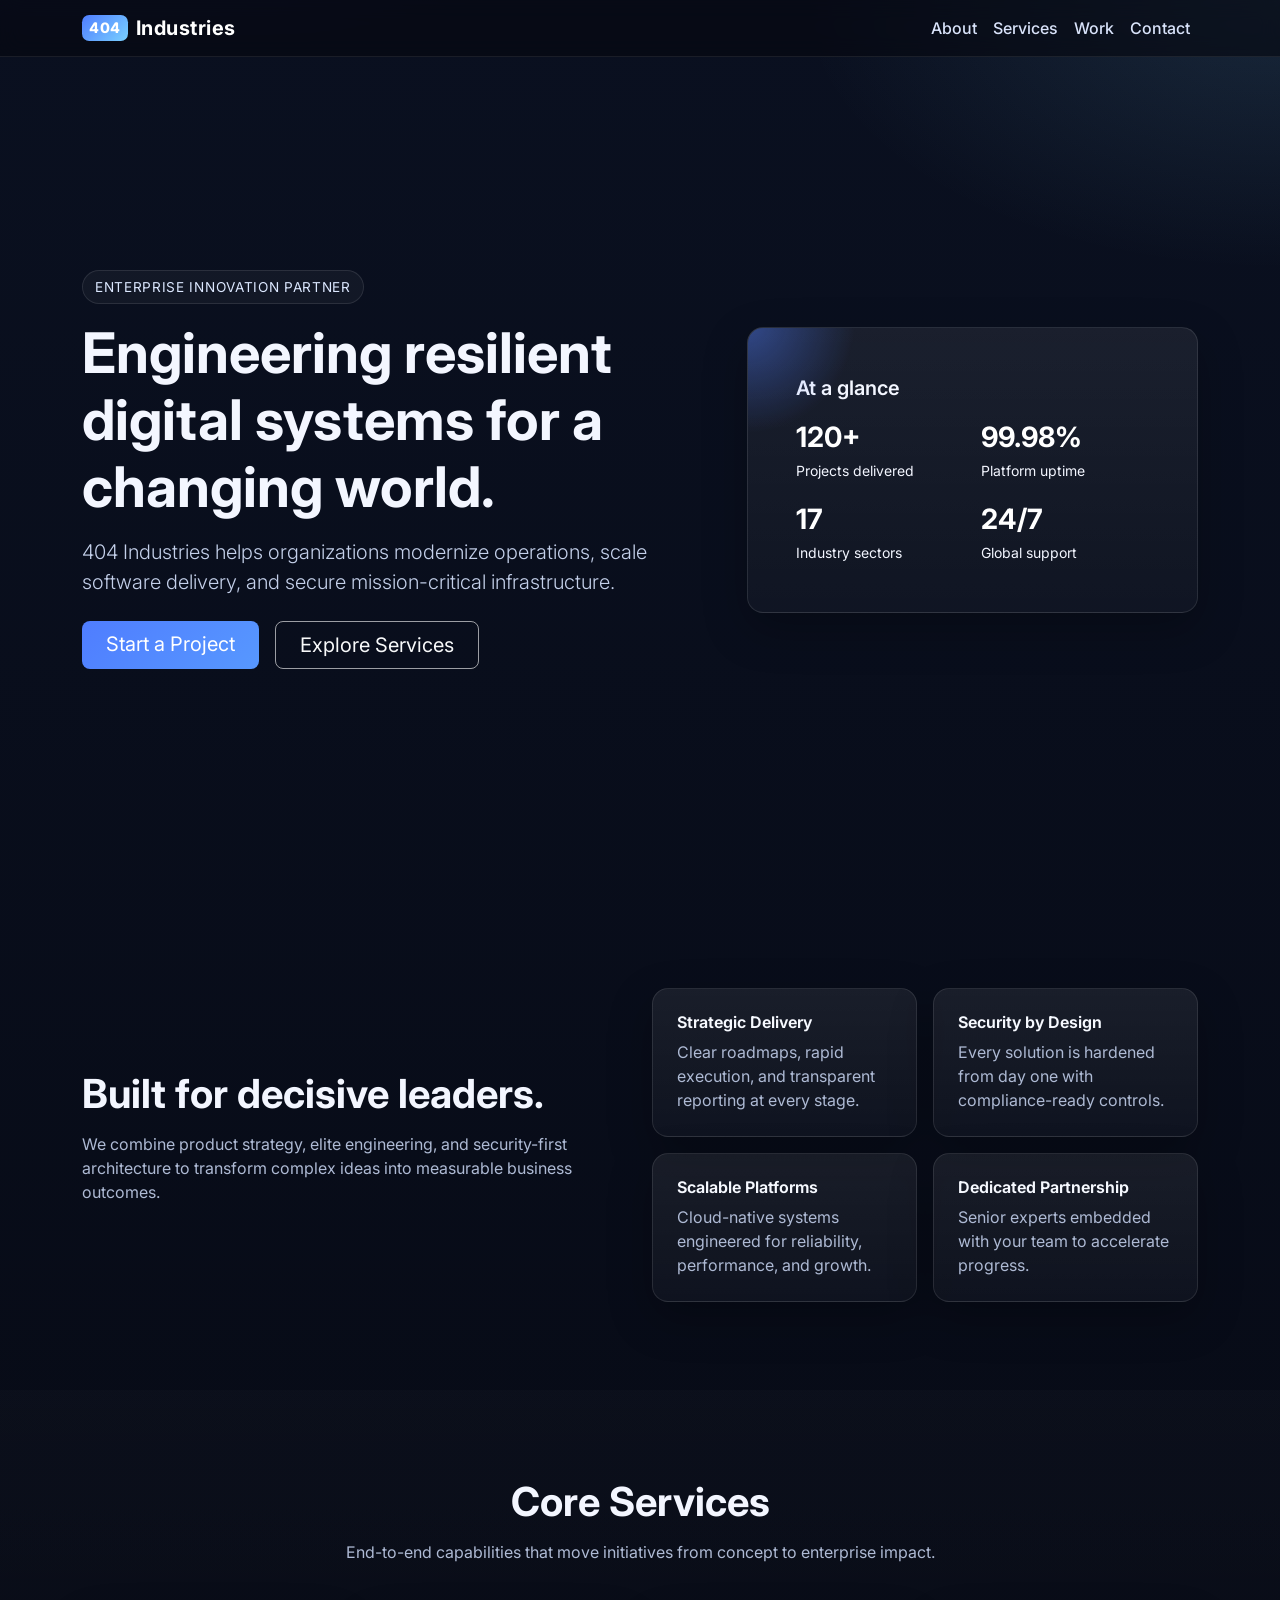
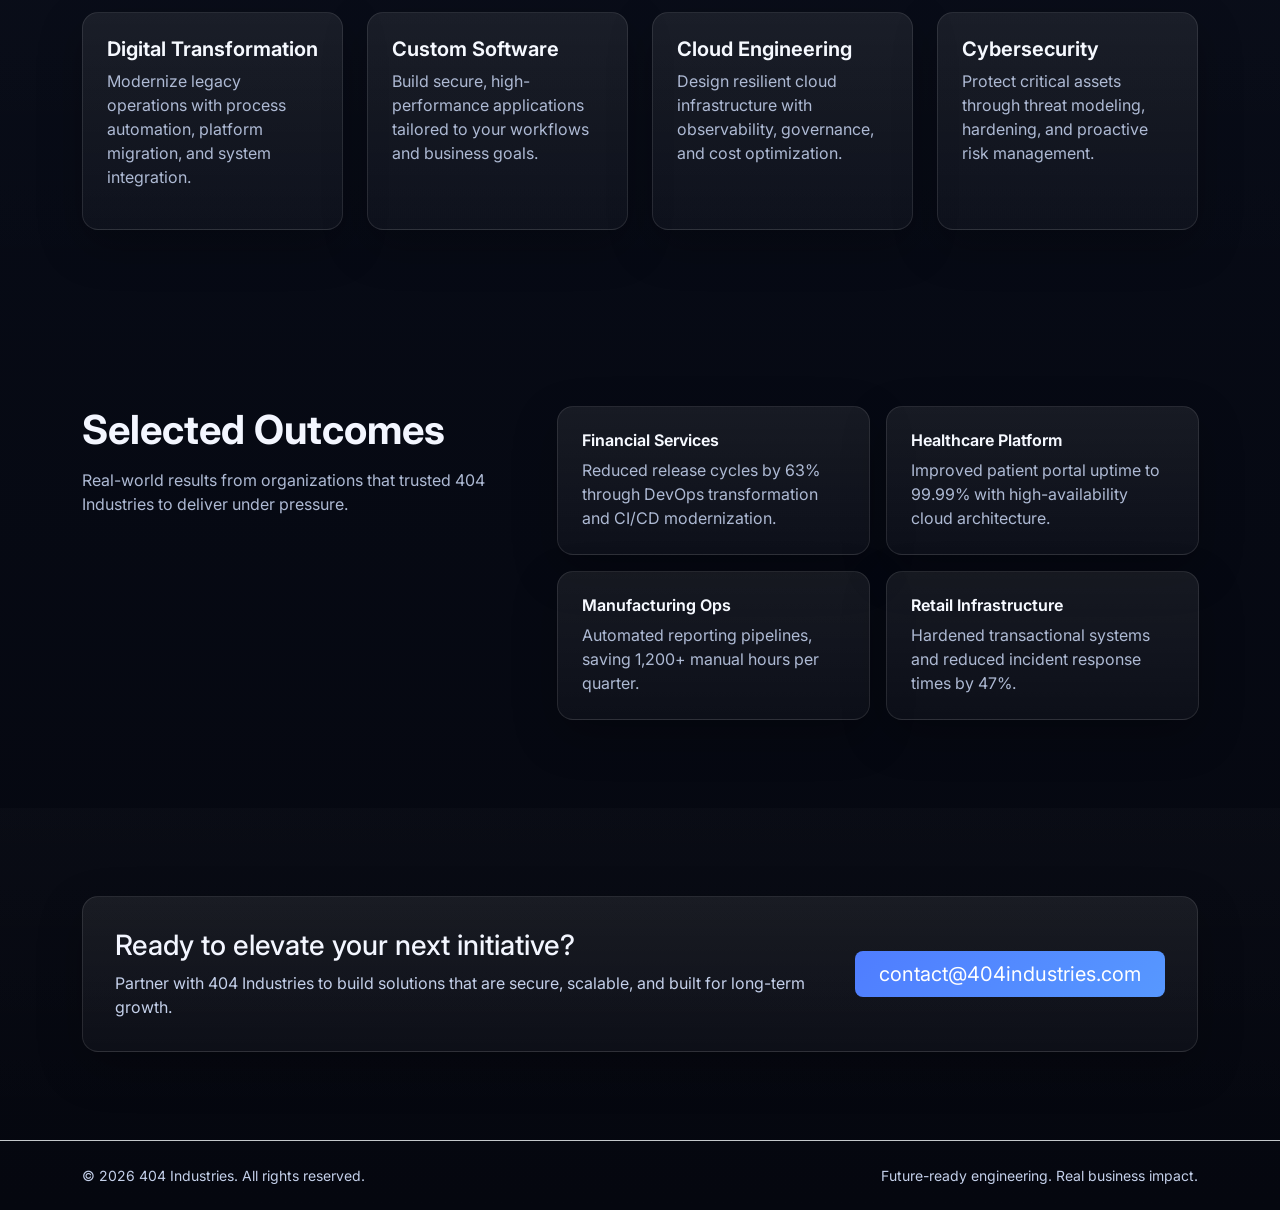
==== index.html @ 15434354 "Add files via upload" ====
<!DOCTYPE html>
<html lang="en">
<head>
  <meta charset="UTF-8">
  <meta name="viewport" content="width=device-width, initial-scale=1.0">
  <title>404 Industries | Future-Ready Engineering</title>
  <meta name="description" content="404 Industries delivers enterprise engineering, digital transformation, and secure platform solutions for modern businesses.">
  <link rel="preconnect" href="https://fonts.googleapis.com">
  <link rel="preconnect" href="https://fonts.gstatic.com" crossorigin>
  <link href="https://fonts.googleapis.com/css2?family=Inter:wght@400;500;600;700;800&display=swap" rel="stylesheet">
  <link href="https://cdn.jsdelivr.net/npm/bootstrap@5.3.3/dist/css/bootstrap.min.css" rel="stylesheet" integrity="sha384-QWTKZyjpPEjISv5WaRU9OFeRpok6YctnYmDr5pNlyT2bRjXh0JMhjY6hW+ALEwIH" crossorigin="anonymous">
  <link rel="stylesheet" href="styles.css">
</head>
<body>
  <nav class="navbar navbar-expand-lg navbar-dark fixed-top glass-nav">
    <div class="container">
      <a class="navbar-brand fw-bold d-flex align-items-center gap-2" href="#">
        <span class="brand-mark">404</span> Industries
      </a>
      <button class="navbar-toggler" type="button" data-bs-toggle="collapse" data-bs-target="#mainNav" aria-controls="mainNav" aria-expanded="false" aria-label="Toggle navigation">
        <span class="navbar-toggler-icon"></span>
      </button>
      <div class="collapse navbar-collapse" id="mainNav">
        <ul class="navbar-nav ms-auto mb-2 mb-lg-0">
          <li class="nav-item"><a class="nav-link" href="#about">About</a></li>
          <li class="nav-item"><a class="nav-link" href="#services">Services</a></li>
          <li class="nav-item"><a class="nav-link" href="#work">Work</a></li>
          <li class="nav-item"><a class="nav-link" href="#contact">Contact</a></li>
        </ul>
      </div>
    </div>
  </nav>

  <header class="hero-section d-flex align-items-center">
    <div class="container">
      <div class="row align-items-center gy-5">
        <div class="col-lg-7 reveal">
          <span class="tagline">Enterprise Innovation Partner</span>
          <h1 class="display-4 fw-bold mt-3">Engineering resilient digital systems for a changing world.</h1>
          <p class="lead mt-3 text-light-emphasis">
            404 Industries helps organizations modernize operations, scale software delivery, and secure mission-critical infrastructure.
          </p>
          <div class="d-flex flex-wrap gap-3 mt-4">
            <a href="#contact" class="btn btn-primary btn-lg px-4">Start a Project</a>
            <a href="#services" class="btn btn-outline-light btn-lg px-4">Explore Services</a>
          </div>
        </div>
        <div class="col-lg-5 reveal" data-delay="120">
          <div class="hero-card p-4 p-md-5">
            <h5 class="fw-semibold mb-3">At a glance</h5>
            <div class="row g-3">
              <div class="col-6">
                <p class="metric mb-0">120+</p>
                <small>Projects delivered</small>
              </div>
              <div class="col-6">
                <p class="metric mb-0">99.98%</p>
                <small>Platform uptime</small>
              </div>
              <div class="col-6">
                <p class="metric mb-0">17</p>
                <small>Industry sectors</small>
              </div>
              <div class="col-6">
                <p class="metric mb-0">24/7</p>
                <small>Global support</small>
              </div>
            </div>
          </div>
        </div>
      </div>
    </div>
  </header>

  <section id="about" class="section-space">
    <div class="container">
      <div class="row align-items-center gy-4">
        <div class="col-lg-6 reveal">
          <h2 class="section-title">Built for decisive leaders.</h2>
          <p class="section-copy">
            We combine product strategy, elite engineering, and security-first architecture to transform complex ideas into measurable business outcomes.
          </p>
        </div>
        <div class="col-lg-6 reveal" data-delay="100">
          <div class="row g-3">
            <div class="col-md-6">
              <div class="feature-card p-4 h-100">
                <h6>Strategic Delivery</h6>
                <p class="mb-0">Clear roadmaps, rapid execution, and transparent reporting at every stage.</p>
              </div>
            </div>
            <div class="col-md-6">
              <div class="feature-card p-4 h-100">
                <h6>Security by Design</h6>
                <p class="mb-0">Every solution is hardened from day one with compliance-ready controls.</p>
              </div>
            </div>
            <div class="col-md-6">
              <div class="feature-card p-4 h-100">
                <h6>Scalable Platforms</h6>
                <p class="mb-0">Cloud-native systems engineered for reliability, performance, and growth.</p>
              </div>
            </div>
            <div class="col-md-6">
              <div class="feature-card p-4 h-100">
                <h6>Dedicated Partnership</h6>
                <p class="mb-0">Senior experts embedded with your team to accelerate progress.</p>
              </div>
            </div>
          </div>
        </div>
      </div>
    </div>
  </section>

  <section id="services" class="section-space section-muted">
    <div class="container">
      <div class="text-center mb-5 reveal">
        <h2 class="section-title">Core Services</h2>
        <p class="section-copy mx-auto service-copy">End-to-end capabilities that move initiatives from concept to enterprise impact.</p>
      </div>
      <div class="row g-4">
        <div class="col-md-6 col-xl-3 reveal">
          <div class="service-card h-100 p-4">
            <h5>Digital Transformation</h5>
            <p>Modernize legacy operations with process automation, platform migration, and system integration.</p>
          </div>
        </div>
        <div class="col-md-6 col-xl-3 reveal" data-delay="80">
          <div class="service-card h-100 p-4">
            <h5>Custom Software</h5>
            <p>Build secure, high-performance applications tailored to your workflows and business goals.</p>
          </div>
        </div>
        <div class="col-md-6 col-xl-3 reveal" data-delay="140">
          <div class="service-card h-100 p-4">
            <h5>Cloud Engineering</h5>
            <p>Design resilient cloud infrastructure with observability, governance, and cost optimization.</p>
          </div>
        </div>
        <div class="col-md-6 col-xl-3 reveal" data-delay="200">
          <div class="service-card h-100 p-4">
            <h5>Cybersecurity</h5>
            <p>Protect critical assets through threat modeling, hardening, and proactive risk management.</p>
          </div>
        </div>
      </div>
    </div>
  </section>

  <section id="work" class="section-space">
    <div class="container">
      <div class="row gy-4">
        <div class="col-lg-5 reveal">
          <h2 class="section-title">Selected Outcomes</h2>
          <p class="section-copy">
            Real-world results from organizations that trusted 404 Industries to deliver under pressure.
          </p>
        </div>
        <div class="col-lg-7">
          <div class="row g-3">
            <div class="col-md-6 reveal">
              <div class="outcome-card p-4 h-100">
                <h6>Financial Services</h6>
                <p class="mb-0">Reduced release cycles by 63% through DevOps transformation and CI/CD modernization.</p>
              </div>
            </div>
            <div class="col-md-6 reveal" data-delay="90">
              <div class="outcome-card p-4 h-100">
                <h6>Healthcare Platform</h6>
                <p class="mb-0">Improved patient portal uptime to 99.99% with high-availability cloud architecture.</p>
              </div>
            </div>
            <div class="col-md-6 reveal" data-delay="140">
              <div class="outcome-card p-4 h-100">
                <h6>Manufacturing Ops</h6>
                <p class="mb-0">Automated reporting pipelines, saving 1,200+ manual hours per quarter.</p>
              </div>
            </div>
            <div class="col-md-6 reveal" data-delay="220">
              <div class="outcome-card p-4 h-100">
                <h6>Retail Infrastructure</h6>
                <p class="mb-0">Hardened transactional systems and reduced incident response times by 47%.</p>
              </div>
            </div>
          </div>
        </div>
      </div>
    </div>
  </section>

  <section id="contact" class="section-space section-muted">
    <div class="container">
      <div class="cta-panel reveal">
        <div class="row align-items-center gy-4">
          <div class="col-lg-8">
            <h3 class="mb-2">Ready to elevate your next initiative?</h3>
            <p class="mb-0 text-light-emphasis">Partner with 404 Industries to build solutions that are secure, scalable, and built for long-term growth.</p>
          </div>
          <div class="col-lg-4 text-lg-end">
            <a class="btn btn-primary btn-lg px-4" href="mailto:contact@404industries.com">contact@404industries.com</a>
          </div>
        </div>
      </div>
    </div>
  </section>

  <footer class="py-4 border-top border-secondary-subtle">
    <div class="container d-flex flex-column flex-md-row justify-content-between gap-2">
      <small class="text-light-emphasis">© <span id="year"></span> 404 Industries. All rights reserved.</small>
      <small class="text-light-emphasis">Future-ready engineering. Real business impact.</small>
    </div>
  </footer>

  <script src="https://cdn.jsdelivr.net/npm/bootstrap@5.3.3/dist/js/bootstrap.bundle.min.js" integrity="sha384-YvpcrYf0tY3lHB60NNkmXc5s9fDVZLESaAA55NDzOxhy9GkcIdslK1eN7N6jIeHz" crossorigin="anonymous"></script>
  <script src="script.js"></script>
</body>
</html>
---- styles.css ----
:root {
  --bg-900: #05070f;
  --bg-800: #0a1020;
  --bg-700: #111b34;
  --text-main: #f3f6ff;
  --text-muted: #aebad4;
  --primary: #4f7dff;
  --primary-soft: rgba(79, 125, 255, 0.2);
  --card: rgba(255, 255, 255, 0.04);
  --stroke: rgba(255, 255, 255, 0.1);
}

* {
  box-sizing: border-box;
}

html,
body {
  scroll-behavior: smooth;
}

body {
  margin: 0;
  font-family: "Inter", Arial, sans-serif;
  background:
    radial-gradient(1200px 550px at 10% -10%, rgba(79, 125, 255, 0.15), transparent 60%),
    radial-gradient(800px 450px at 100% 0%, rgba(131, 214, 255, 0.12), transparent 60%),
    linear-gradient(180deg, var(--bg-800), var(--bg-900));
  color: var(--text-main);
}

.glass-nav {
  backdrop-filter: blur(10px);
  background: rgba(5, 7, 15, 0.6);
  border-bottom: 1px solid rgba(255, 255, 255, 0.08);
}

.navbar-brand {
  letter-spacing: 0.5px;
}

.brand-mark {
  padding: 0.15rem 0.45rem;
  border-radius: 0.45rem;
  background: linear-gradient(135deg, #4f7dff, #79d0ff);
  color: #fff;
  font-size: 0.9rem;
  font-weight: 800;
}

.nav-link {
  color: #d9e3fa;
  font-weight: 500;
}

.nav-link:hover,
.nav-link:focus {
  color: #ffffff;
}

.hero-section {
  min-height: 100vh;
  padding-top: 6.5rem;
  padding-bottom: 4rem;
}

.tagline {
  display: inline-block;
  padding: 0.35rem 0.75rem;
  border: 1px solid var(--stroke);
  border-radius: 999px;
  background: var(--card);
  color: #dce8ff;
  font-size: 0.85rem;
  letter-spacing: 0.05em;
  text-transform: uppercase;
}

.hero-card,
.feature-card,
.service-card,
.outcome-card,
.cta-panel {
  background: linear-gradient(180deg, rgba(255, 255, 255, 0.07), rgba(255, 255, 255, 0.03));
  border: 1px solid var(--stroke);
  border-radius: 1rem;
  box-shadow: 0 16px 44px rgba(0, 0, 0, 0.25);
}

.hero-card {
  position: relative;
  overflow: hidden;
}

.hero-card::before {
  content: "";
  position: absolute;
  inset: -40% auto auto -25%;
  width: 220px;
  height: 220px;
  border-radius: 50%;
  background: radial-gradient(circle, rgba(79, 125, 255, 0.45), transparent 70%);
}

.metric {
  font-size: 1.75rem;
  font-weight: 700;
  color: #ffffff;
}

.section-space {
  padding: 5.5rem 0;
}

.section-muted {
  background: linear-gradient(180deg, rgba(255, 255, 255, 0.015), rgba(255, 255, 255, 0));
}

.section-title {
  font-size: clamp(1.7rem, 4vw, 2.5rem);
  font-weight: 700;
  margin-bottom: 0.85rem;
}

.section-copy {
  color: var(--text-muted);
  max-width: 640px;
}

.service-copy {
  max-width: 700px;
}

.feature-card h6,
.service-card h5,
.outcome-card h6 {
  color: #f6f9ff;
  font-weight: 650;
}

.feature-card p,
.service-card p,
.outcome-card p {
  color: var(--text-muted);
}

.service-card,
.outcome-card {
  transition: transform 0.35s ease, border-color 0.35s ease;
}

.service-card:hover,
.outcome-card:hover {
  transform: translateY(-6px);
  border-color: rgba(121, 208, 255, 0.45);
}

.btn-primary {
  background: linear-gradient(135deg, #4f7dff, #5798ff);
  border: none;
}

.btn-primary:hover {
  background: linear-gradient(135deg, #406af0, #4d8df1);
}

.btn-outline-light {
  border-color: rgba(255, 255, 255, 0.6);
}

.btn-outline-light:hover {
  color: #0d1a35;
}

.cta-panel {
  padding: 2rem;
}

.text-light-emphasis {
  color: #c4d0ea !important;
}

/* Float-in animation setup */
.reveal {
  opacity: 0;
  transform: translateY(24px);
  transition: opacity 0.75s ease, transform 0.75s ease;
  will-change: opacity, transform;
}

.reveal.active {
  opacity: 1;
  transform: translateY(0);
}

@media (max-width: 991.98px) {
  .section-space {
    padding: 4rem 0;
  }
}
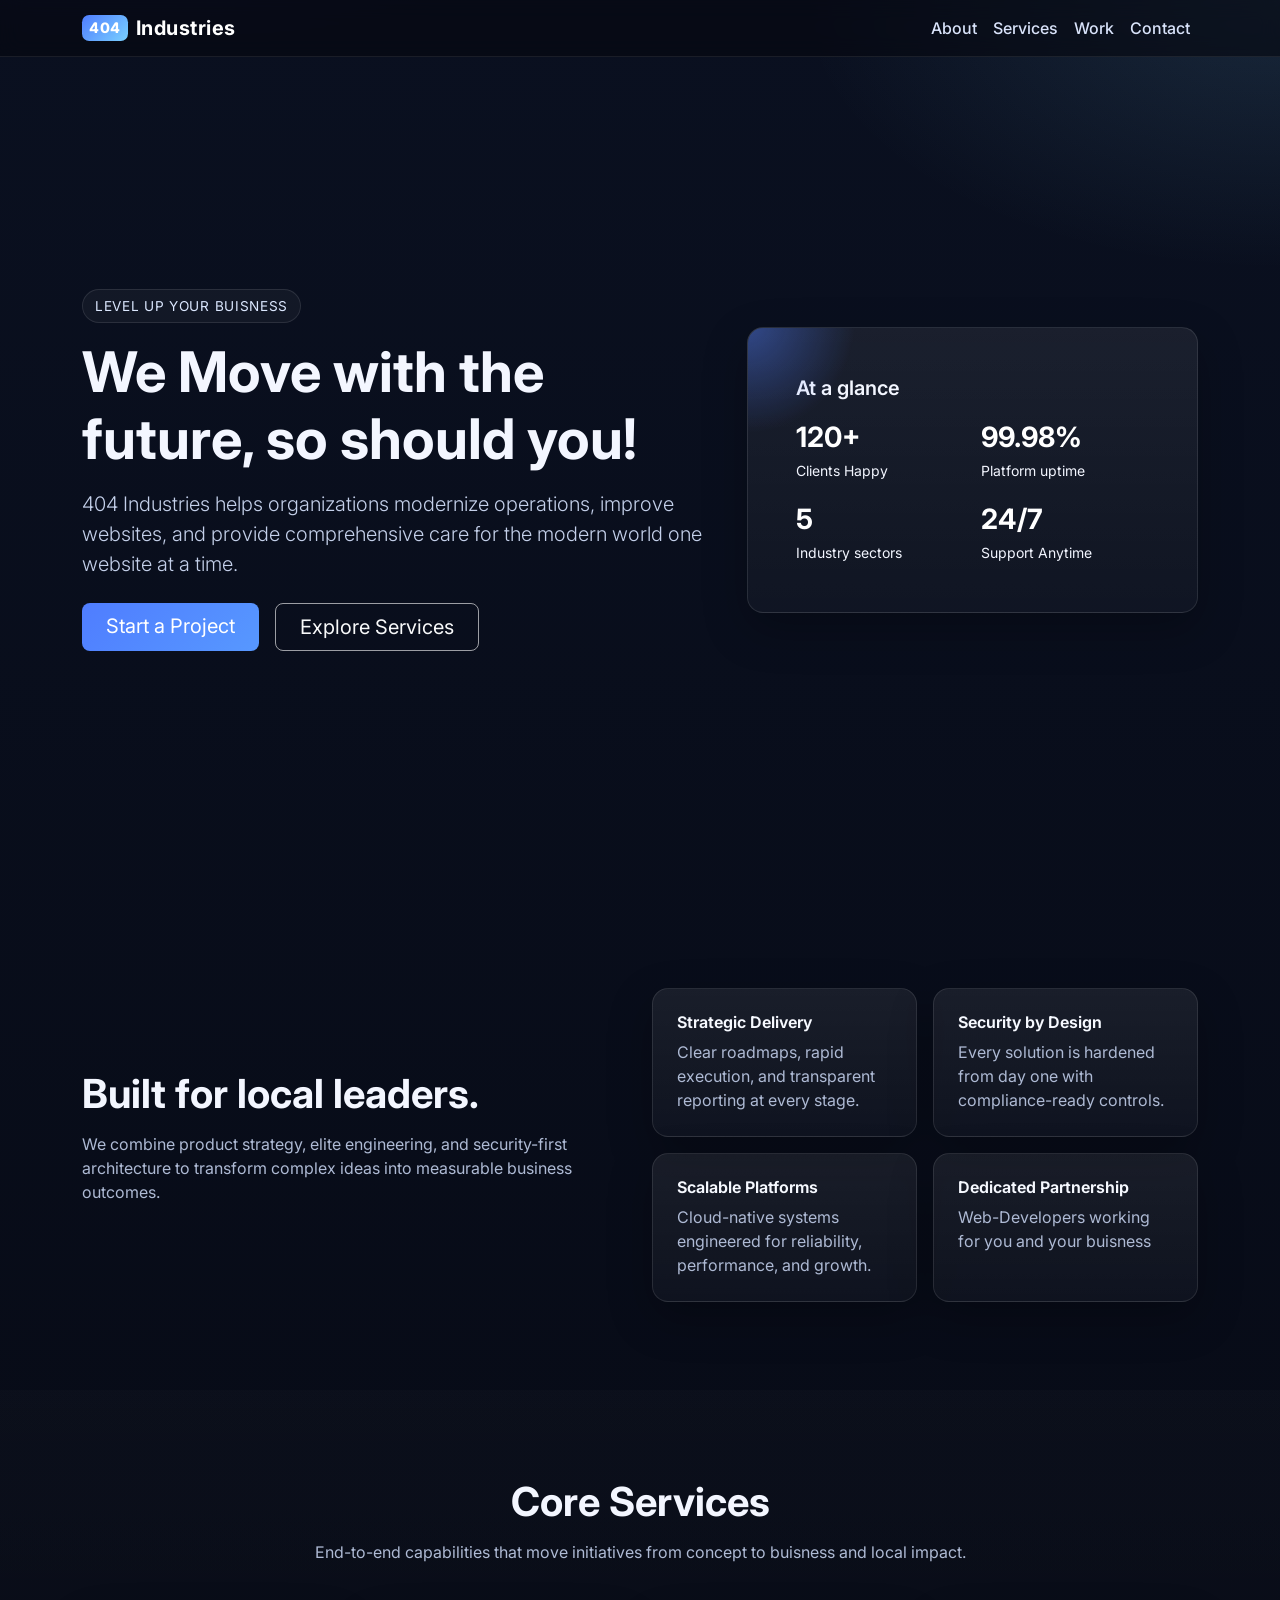
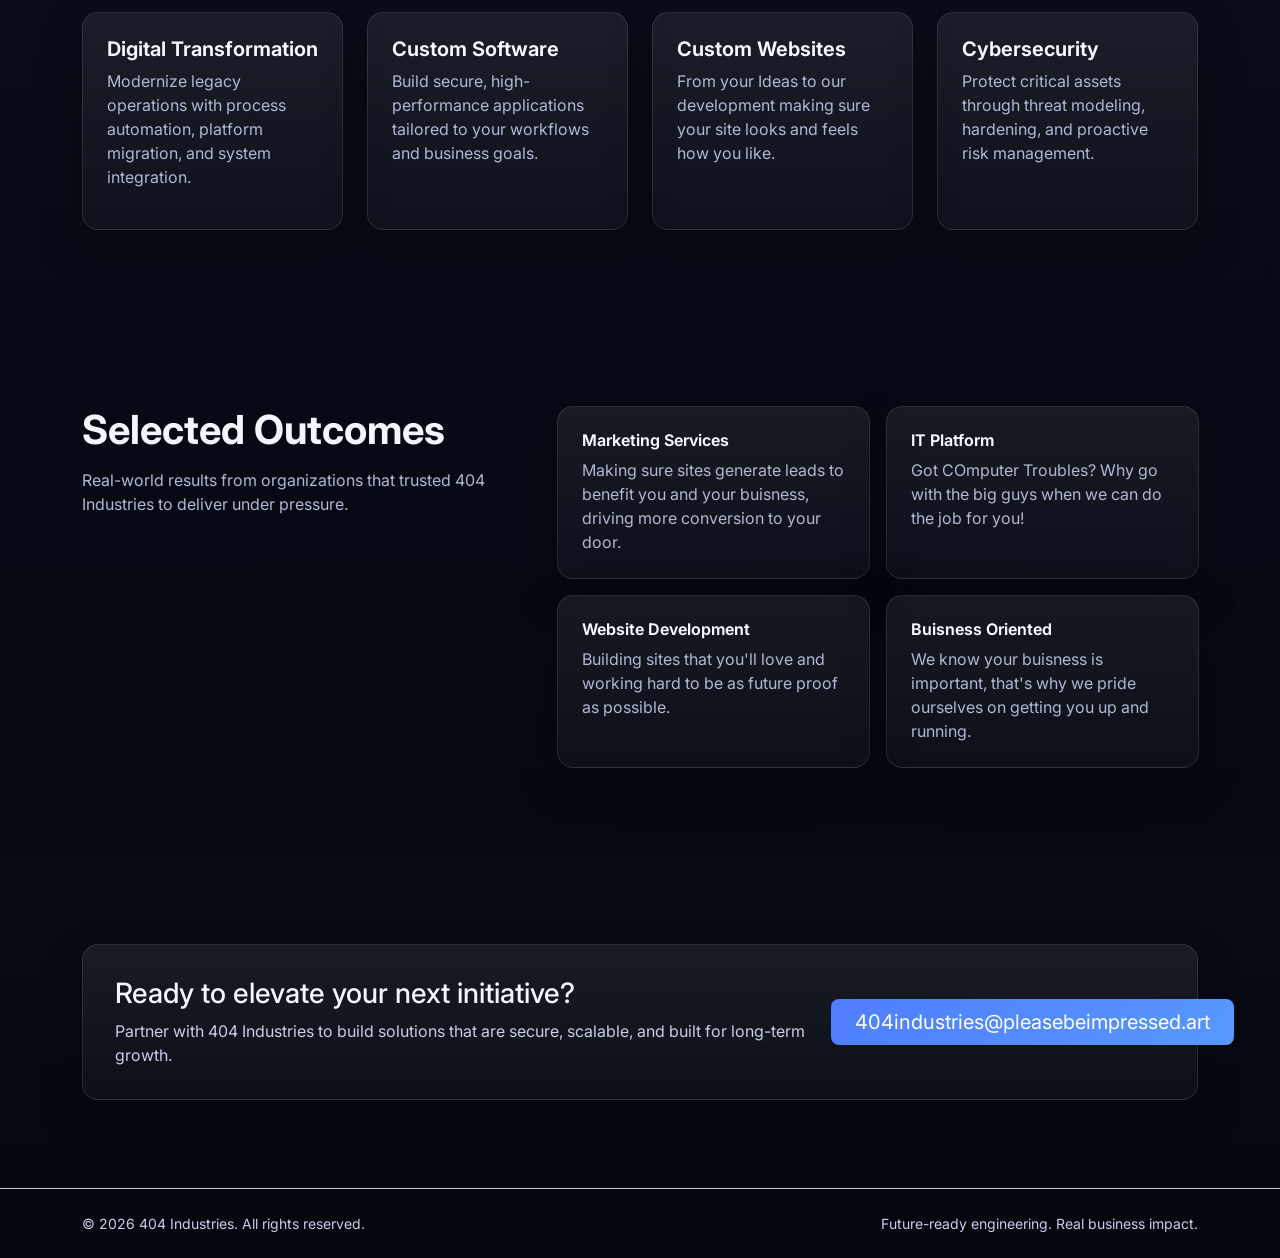
==== commit fc313fd2: "Update index.html" ====
--- a/index.html
+++ b/index.html
@@ -3,7 +3,7 @@
 <head>
   <meta charset="UTF-8">
   <meta name="viewport" content="width=device-width, initial-scale=1.0">
-  <title>404 Industries | Future-Ready Engineering</title>
+  <title>404 Industries | Future-Ready Websites</title>
   <meta name="description" content="404 Industries delivers enterprise engineering, digital transformation, and secure platform solutions for modern businesses.">
   <link rel="preconnect" href="https://fonts.googleapis.com">
   <link rel="preconnect" href="https://fonts.gstatic.com" crossorigin>
@@ -35,10 +35,10 @@
     <div class="container">
       <div class="row align-items-center gy-5">
         <div class="col-lg-7 reveal">
-          <span class="tagline">Enterprise Innovation Partner</span>
-          <h1 class="display-4 fw-bold mt-3">Engineering resilient digital systems for a changing world.</h1>
+          <span class="tagline">Level Up Your Buisness</span>
+          <h1 class="display-4 fw-bold mt-3">We Move with the future, so should you!</h1>
           <p class="lead mt-3 text-light-emphasis">
-            404 Industries helps organizations modernize operations, scale software delivery, and secure mission-critical infrastructure.
+            404 Industries helps organizations modernize operations, improve websites, and provide comprehensive care for the modern world one website at a time.
           </p>
           <div class="d-flex flex-wrap gap-3 mt-4">
             <a href="#contact" class="btn btn-primary btn-lg px-4">Start a Project</a>
@@ -51,19 +51,19 @@
             <div class="row g-3">
               <div class="col-6">
                 <p class="metric mb-0">120+</p>
-                <small>Projects delivered</small>
+                <small>Clients Happy</small>
               </div>
               <div class="col-6">
                 <p class="metric mb-0">99.98%</p>
                 <small>Platform uptime</small>
               </div>
               <div class="col-6">
-                <p class="metric mb-0">17</p>
+                <p class="metric mb-0">5</p>
                 <small>Industry sectors</small>
               </div>
               <div class="col-6">
                 <p class="metric mb-0">24/7</p>
-                <small>Global support</small>
+                <small>Support Anytime</small>
               </div>
             </div>
           </div>
@@ -76,7 +76,7 @@
     <div class="container">
       <div class="row align-items-center gy-4">
         <div class="col-lg-6 reveal">
-          <h2 class="section-title">Built for decisive leaders.</h2>
+          <h2 class="section-title">Built for local leaders.</h2>
           <p class="section-copy">
             We combine product strategy, elite engineering, and security-first architecture to transform complex ideas into measurable business outcomes.
           </p>
@@ -104,7 +104,7 @@
             <div class="col-md-6">
               <div class="feature-card p-4 h-100">
                 <h6>Dedicated Partnership</h6>
-                <p class="mb-0">Senior experts embedded with your team to accelerate progress.</p>
+                <p class="mb-0">Web-Developers working for you and your buisness</p>
               </div>
             </div>
           </div>
@@ -117,7 +117,7 @@
     <div class="container">
       <div class="text-center mb-5 reveal">
         <h2 class="section-title">Core Services</h2>
-        <p class="section-copy mx-auto service-copy">End-to-end capabilities that move initiatives from concept to enterprise impact.</p>
+        <p class="section-copy mx-auto service-copy">End-to-end capabilities that move initiatives from concept to buisness and local impact.</p>
       </div>
       <div class="row g-4">
         <div class="col-md-6 col-xl-3 reveal">
@@ -134,8 +134,8 @@
         </div>
         <div class="col-md-6 col-xl-3 reveal" data-delay="140">
           <div class="service-card h-100 p-4">
-            <h5>Cloud Engineering</h5>
-            <p>Design resilient cloud infrastructure with observability, governance, and cost optimization.</p>
+            <h5>Custom Websites</h5>
+            <p>From your Ideas to our development making sure your site looks and feels how you like.</p>
           </div>
         </div>
         <div class="col-md-6 col-xl-3 reveal" data-delay="200">
@@ -161,26 +161,26 @@
           <div class="row g-3">
             <div class="col-md-6 reveal">
               <div class="outcome-card p-4 h-100">
-                <h6>Financial Services</h6>
-                <p class="mb-0">Reduced release cycles by 63% through DevOps transformation and CI/CD modernization.</p>
+                <h6>Marketing Services</h6>
+                <p class="mb-0">Making sure sites generate leads to benefit you and your buisness, driving more conversion to your door.</p>
               </div>
             </div>
             <div class="col-md-6 reveal" data-delay="90">
               <div class="outcome-card p-4 h-100">
-                <h6>Healthcare Platform</h6>
-                <p class="mb-0">Improved patient portal uptime to 99.99% with high-availability cloud architecture.</p>
+                <h6>IT Platform</h6>
+                <p class="mb-0">Got COmputer Troubles? Why go with the big guys when we can do the job for you!</p>
               </div>
             </div>
             <div class="col-md-6 reveal" data-delay="140">
               <div class="outcome-card p-4 h-100">
-                <h6>Manufacturing Ops</h6>
-                <p class="mb-0">Automated reporting pipelines, saving 1,200+ manual hours per quarter.</p>
+                <h6>Website Development</h6>
+                <p class="mb-0">Building sites that you'll love and working hard to be as future proof as possible.</p>
               </div>
             </div>
             <div class="col-md-6 reveal" data-delay="220">
               <div class="outcome-card p-4 h-100">
-                <h6>Retail Infrastructure</h6>
-                <p class="mb-0">Hardened transactional systems and reduced incident response times by 47%.</p>
+                <h6>Buisness Oriented</h6>
+                <p class="mb-0">We know your buisness is important, that's why we pride ourselves on getting you up and running.</p>
               </div>
             </div>
           </div>
@@ -198,7 +198,7 @@
             <p class="mb-0 text-light-emphasis">Partner with 404 Industries to build solutions that are secure, scalable, and built for long-term growth.</p>
           </div>
           <div class="col-lg-4 text-lg-end">
-            <a class="btn btn-primary btn-lg px-4" href="mailto:contact@404industries.com">contact@404industries.com</a>
+            <a class="btn btn-primary btn-lg px-4" href="mailto:contact@404industries.com">404industries@pleasebeimpressed.art</a>
           </div>
         </div>
       </div>
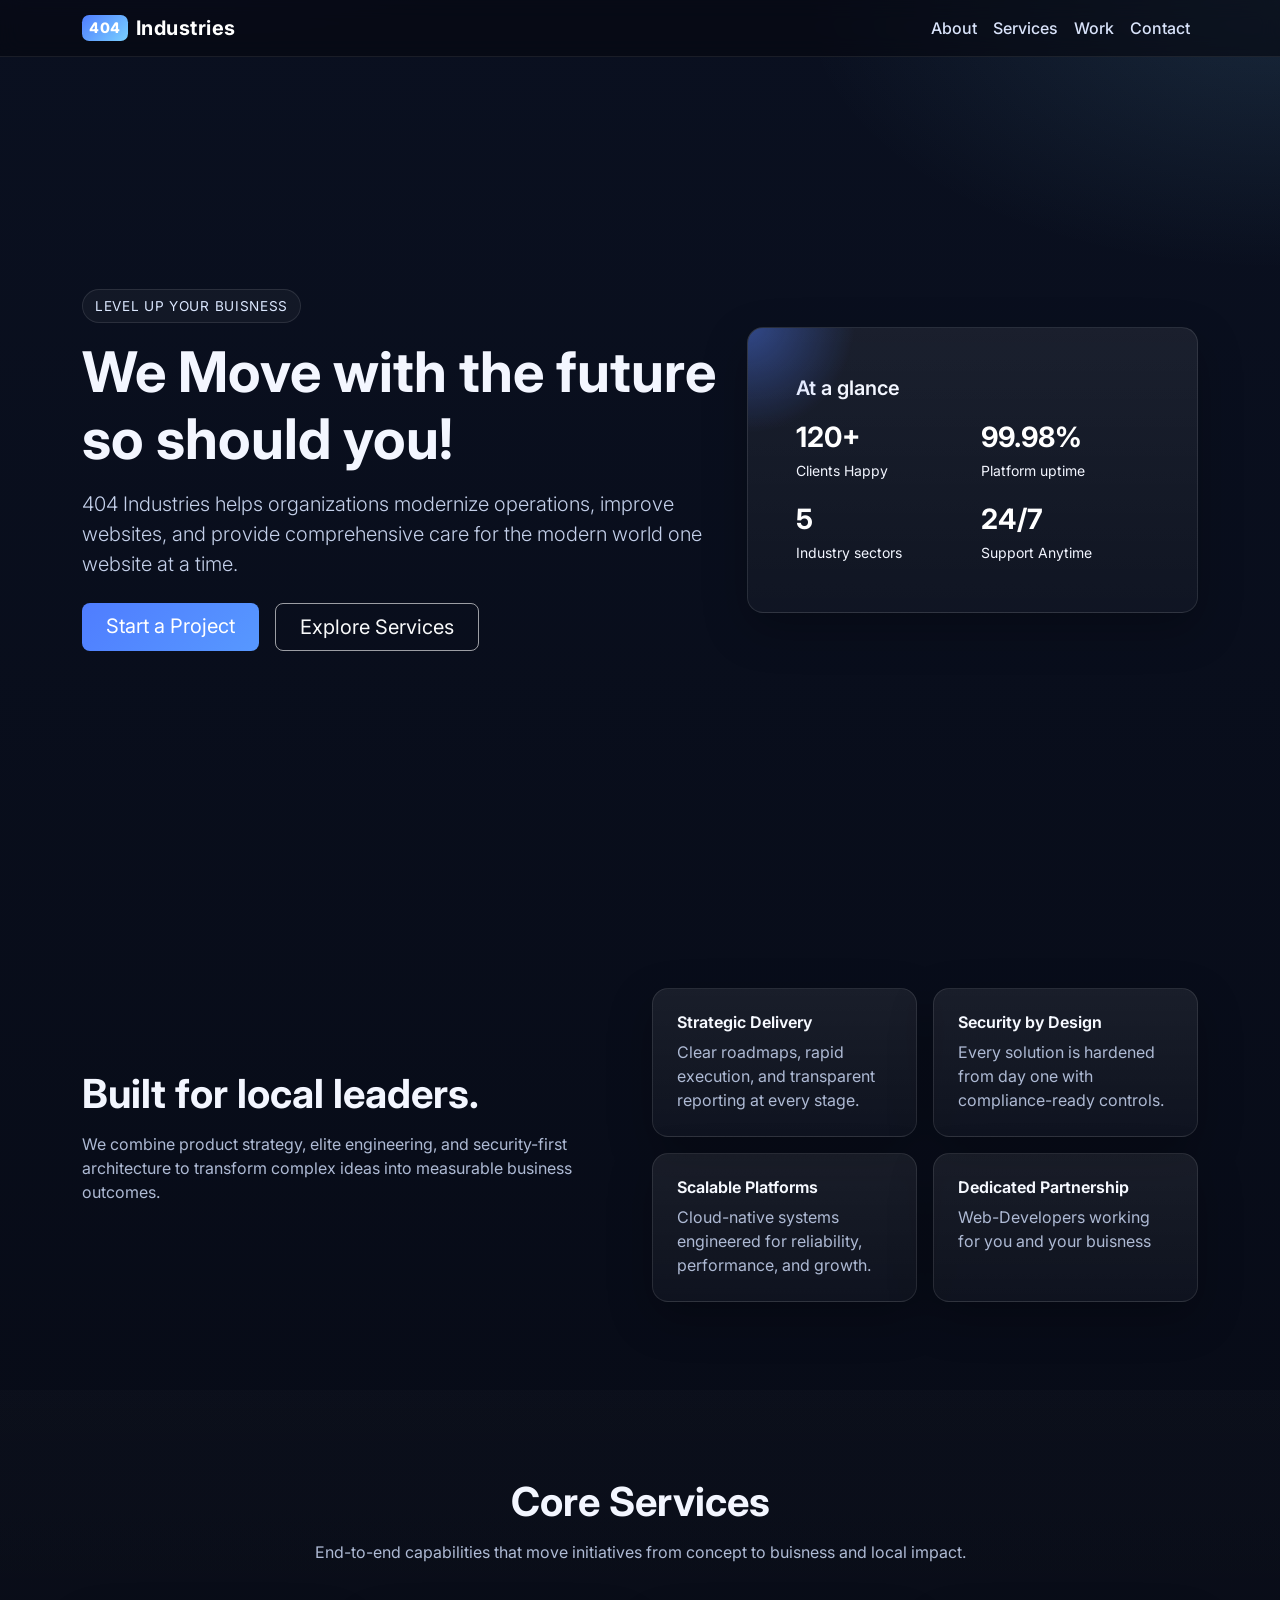
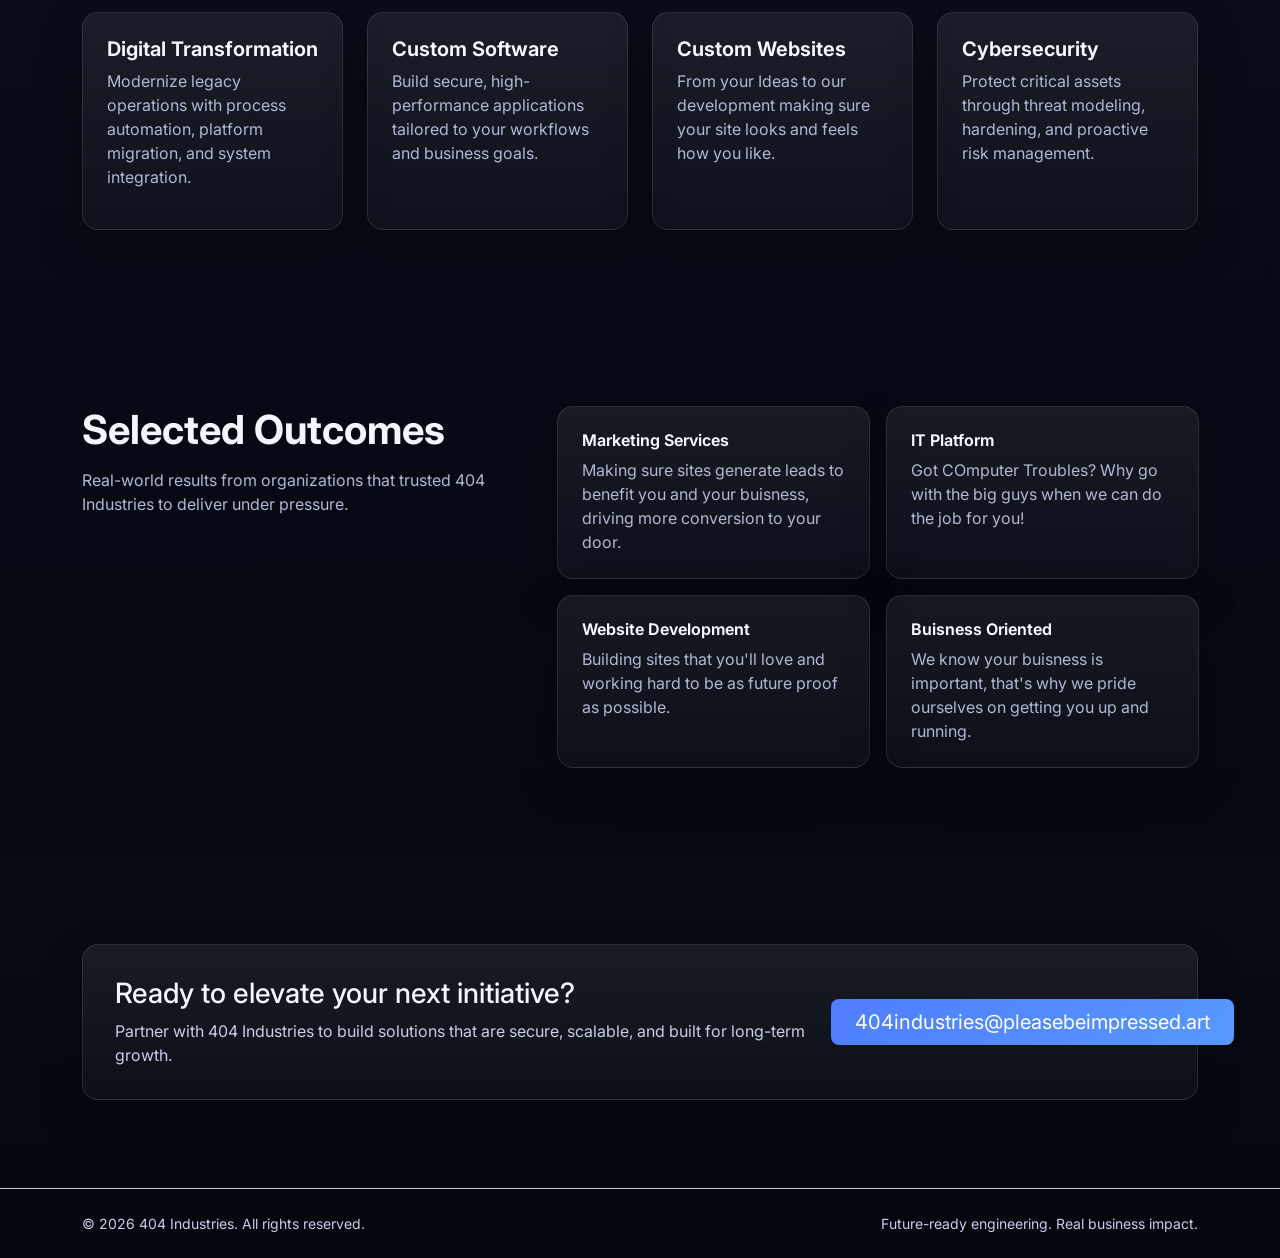
==== commit 51d4893c: "Update index.html" ====
--- a/index.html
+++ b/index.html
@@ -36,7 +36,7 @@
       <div class="row align-items-center gy-5">
         <div class="col-lg-7 reveal">
           <span class="tagline">Level Up Your Buisness</span>
-          <h1 class="display-4 fw-bold mt-3">We Move with the future, so should you!</h1>
+          <h1 class="display-4 fw-bold mt-3">We Move with the future so should you!</h1>
           <p class="lead mt-3 text-light-emphasis">
             404 Industries helps organizations modernize operations, improve websites, and provide comprehensive care for the modern world one website at a time.
           </p>
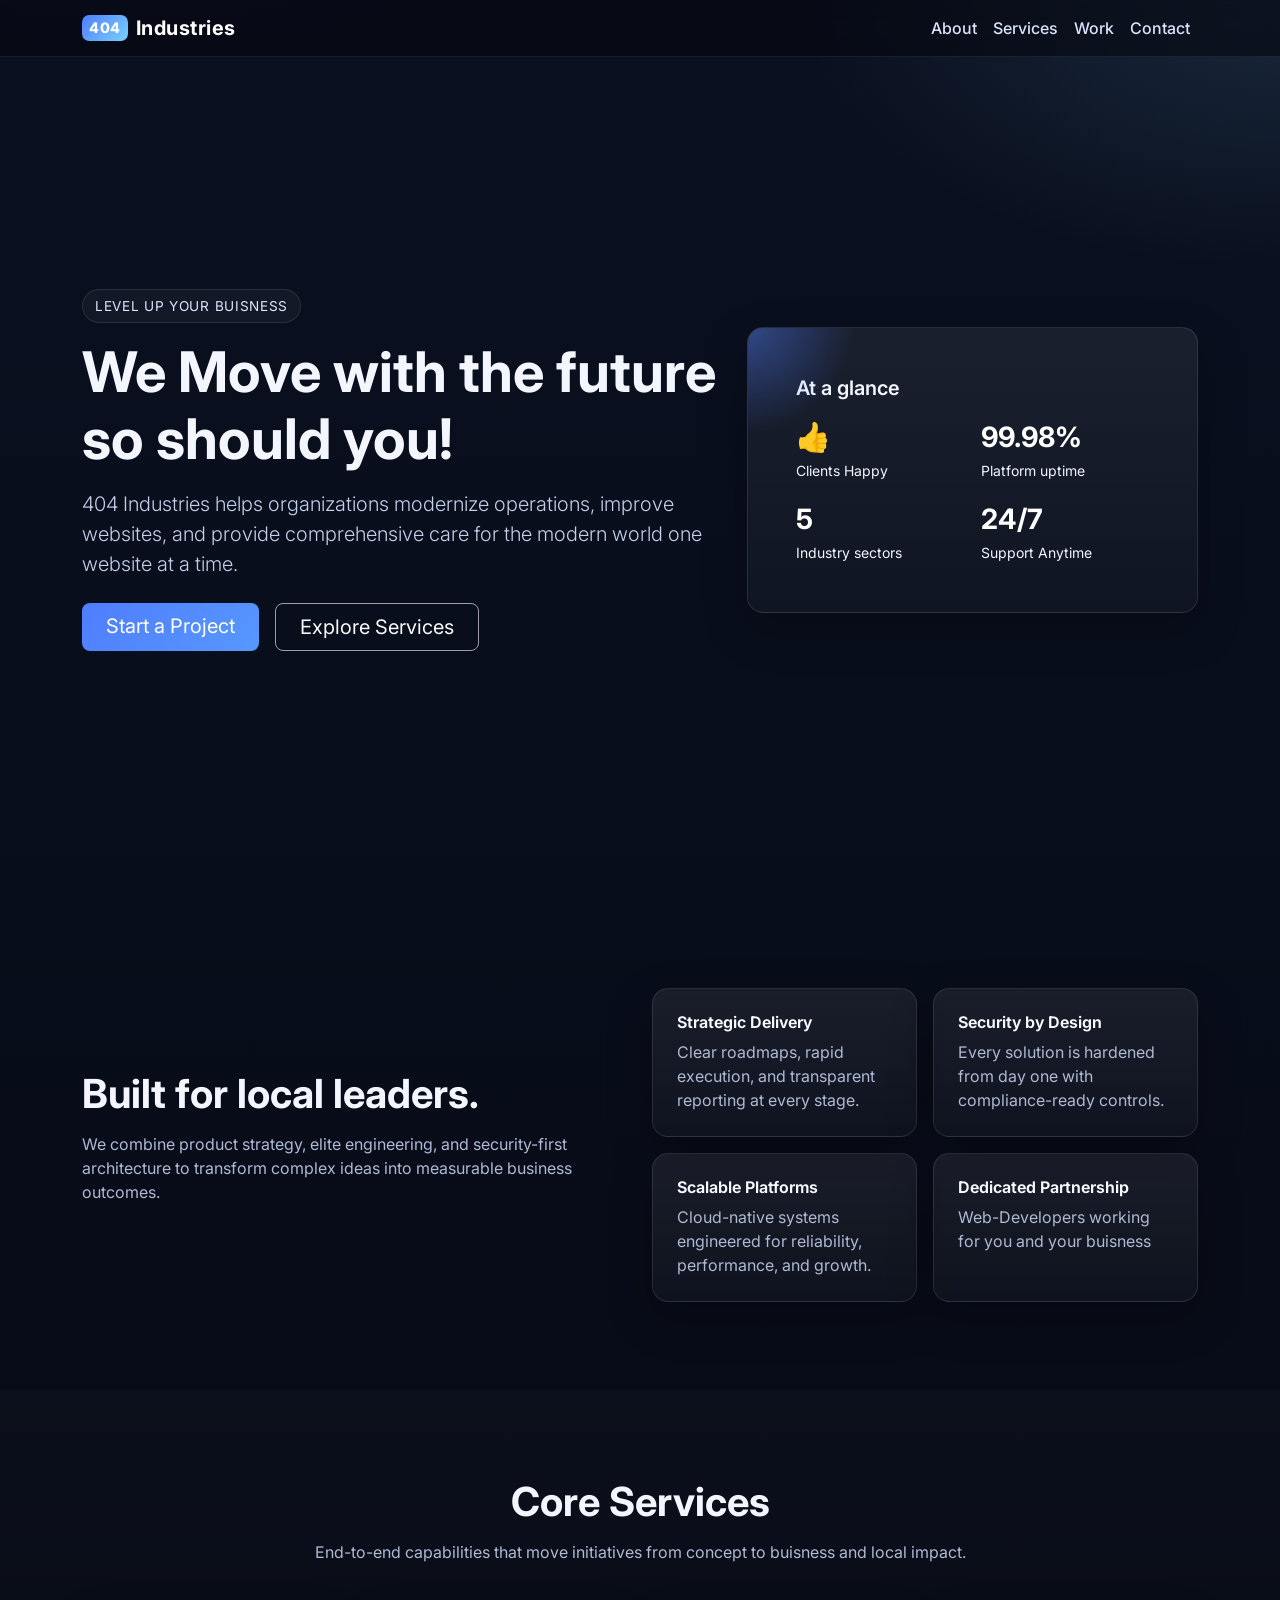
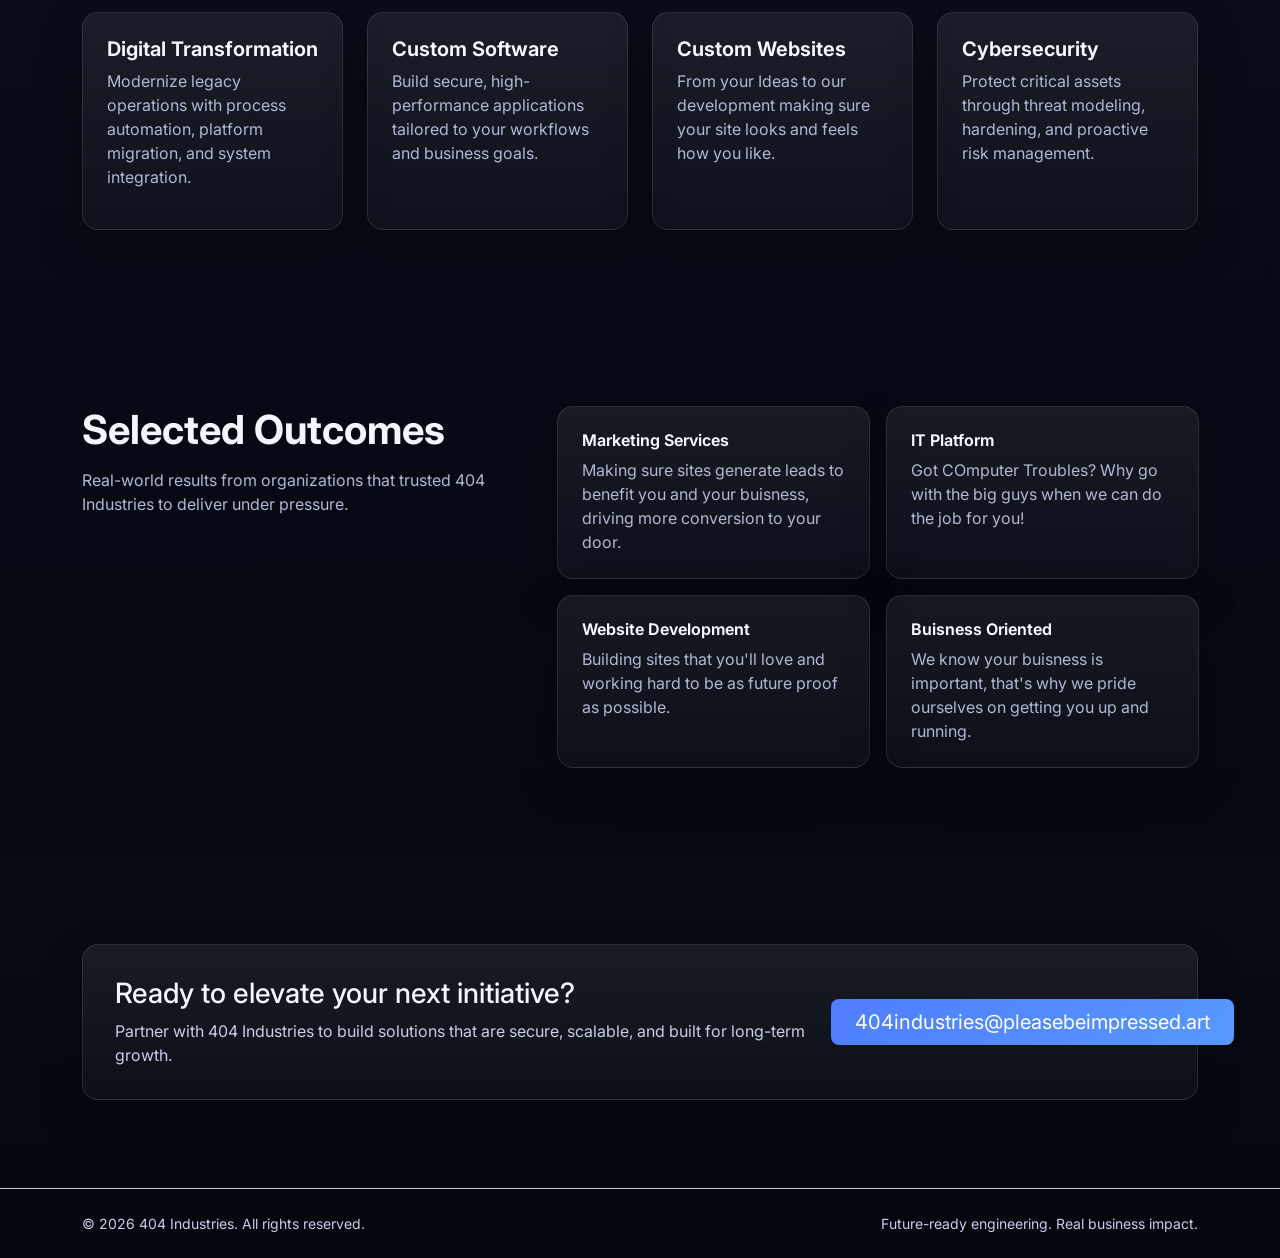
==== commit 4484e5db: "Update index.html" ====
--- a/index.html
+++ b/index.html
@@ -50,7 +50,7 @@
             <h5 class="fw-semibold mb-3">At a glance</h5>
             <div class="row g-3">
               <div class="col-6">
-                <p class="metric mb-0">120+</p>
+                <p class="metric mb-0">👍</p>
                 <small>Clients Happy</small>
               </div>
               <div class="col-6">
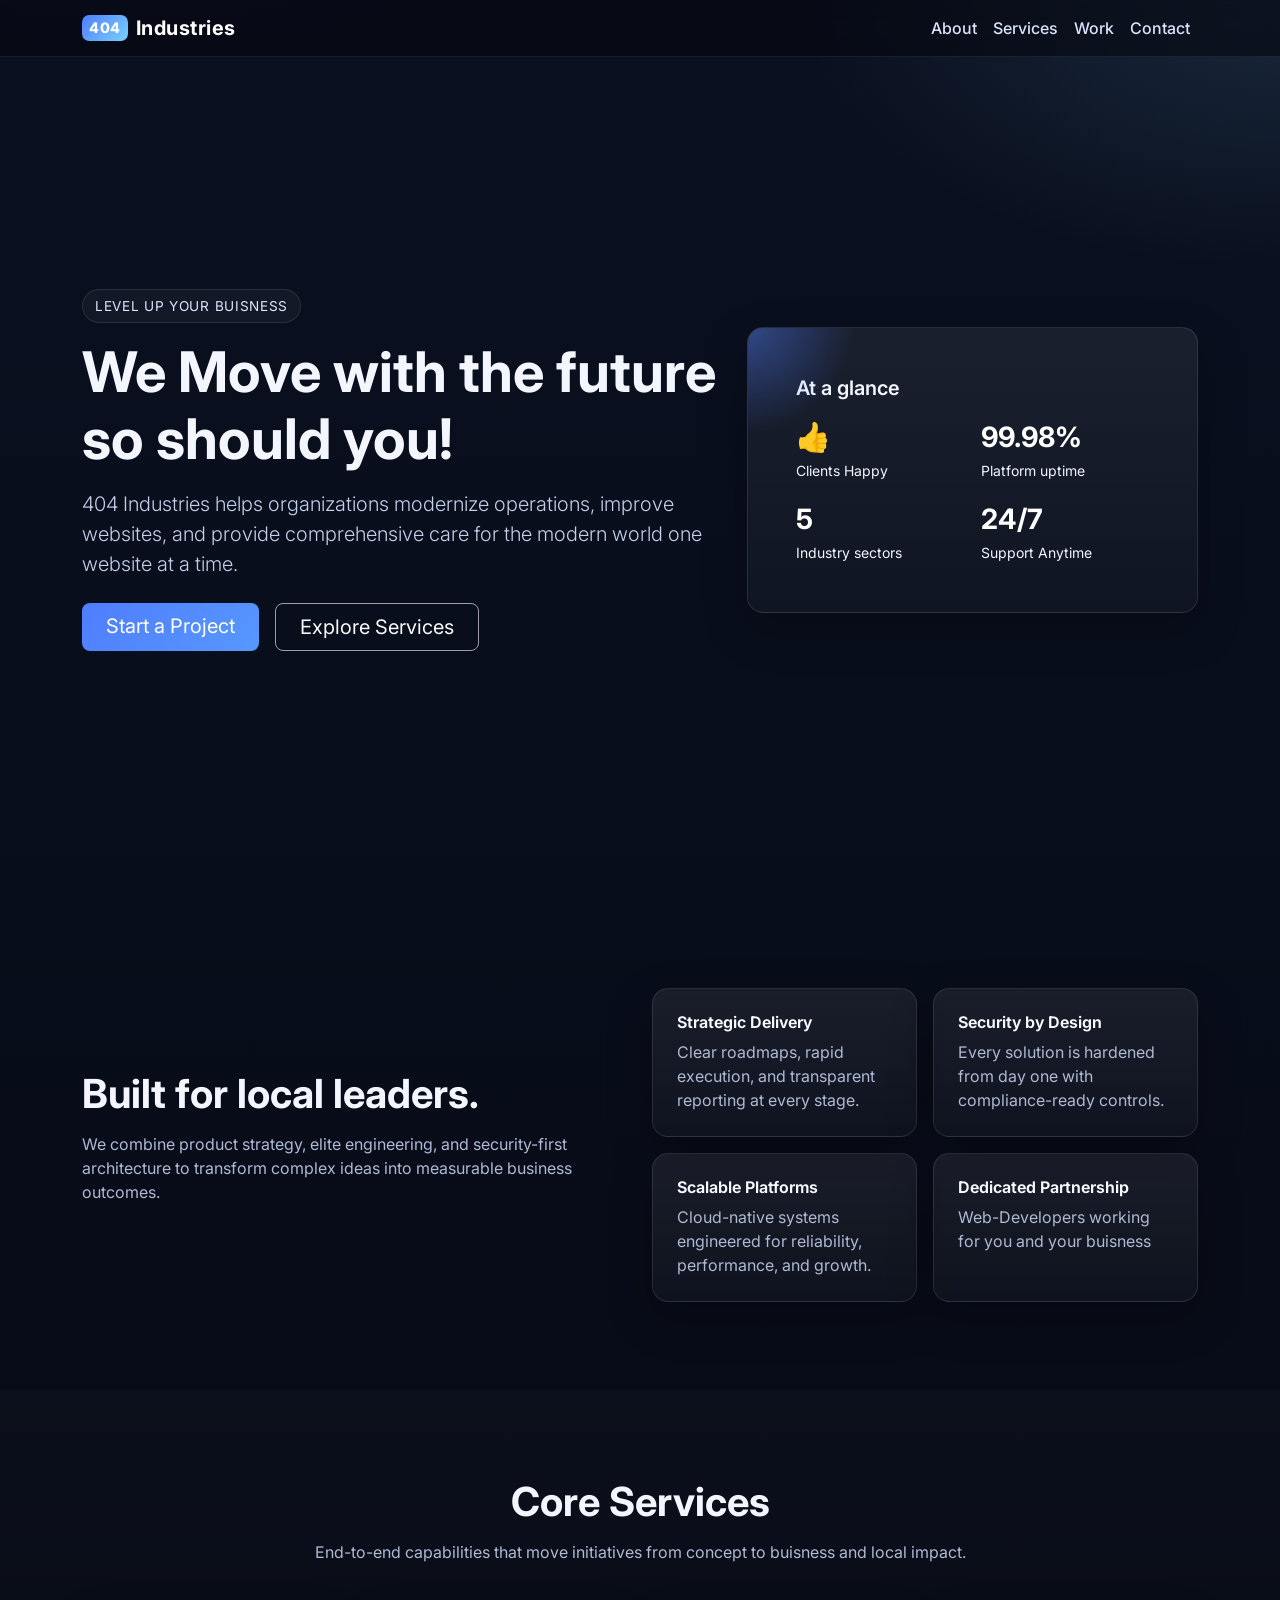
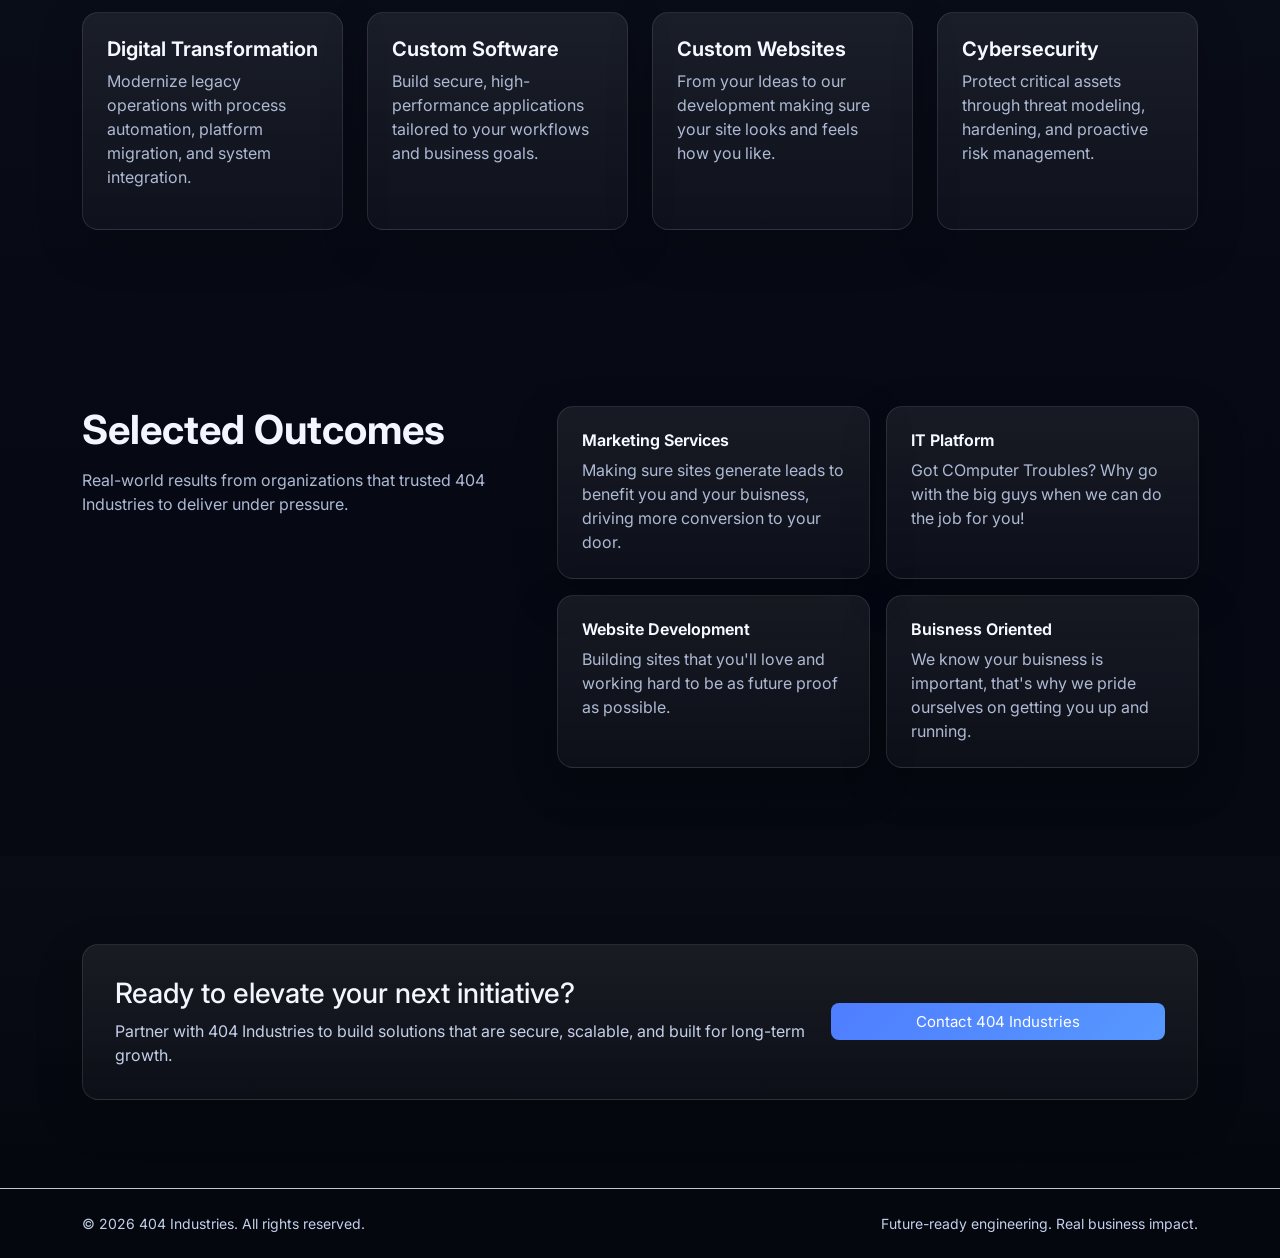
==== commit 5b031d24: "Update index.html" ====
--- a/index.html
+++ b/index.html
@@ -189,21 +189,36 @@
     </div>
   </section>
 
-  <section id="contact" class="section-space section-muted">
-    <div class="container">
-      <div class="cta-panel reveal">
-        <div class="row align-items-center gy-4">
-          <div class="col-lg-8">
-            <h3 class="mb-2">Ready to elevate your next initiative?</h3>
-            <p class="mb-0 text-light-emphasis">Partner with 404 Industries to build solutions that are secure, scalable, and built for long-term growth.</p>
-          </div>
-          <div class="col-lg-4 text-lg-end">
-            <a class="btn btn-primary btn-lg px-4" href="mailto:contact@404industries.com">404industries@pleasebeimpressed.art</a>
-          </div>
-        </div>
-      </div>
-    </div>
-  </section>
+<section id="contact" class="section-space section-muted">
+  <div class="container">
+    <div class="cta-panel reveal">
+      <div class="row align-items-center gy-4 text-center text-lg-start">
+
+        <!-- TEXT -->
+        <div class="col-12 col-lg-8">
+          <h3 class="mb-2">
+            Ready to elevate your next initiative?
+          </h3>
+          <p class="mb-0 text-light-emphasis">
+            Partner with 404 Industries to build solutions that are secure, scalable, and built for long-term growth.
+          </p>
+        </div>
+
+        <!-- BUTTON -->
+        <div class="col-12 col-lg-4 text-center text-lg-end">
+          <a 
+            class="btn btn-primary btn-lg w-100 w-lg-auto px-3"
+            href="mailto:404industries@pleasebeimpressed.art?subject=New Inquiry from Website&body=Hi 404 Industries,%0A%0AI’m interested in your services.%0A%0AName:%0ABusiness:%0APhone:%0A%0AThanks!"
+            style="white-space:normal; word-break:break-word; font-size:15px; line-height:1.4;"
+          >
+            Contact 404 Industries
+          </a>
+        </div>
+
+      </div>
+    </div>
+  </div>
+</section>
 
   <footer class="py-4 border-top border-secondary-subtle">
     <div class="container d-flex flex-column flex-md-row justify-content-between gap-2">
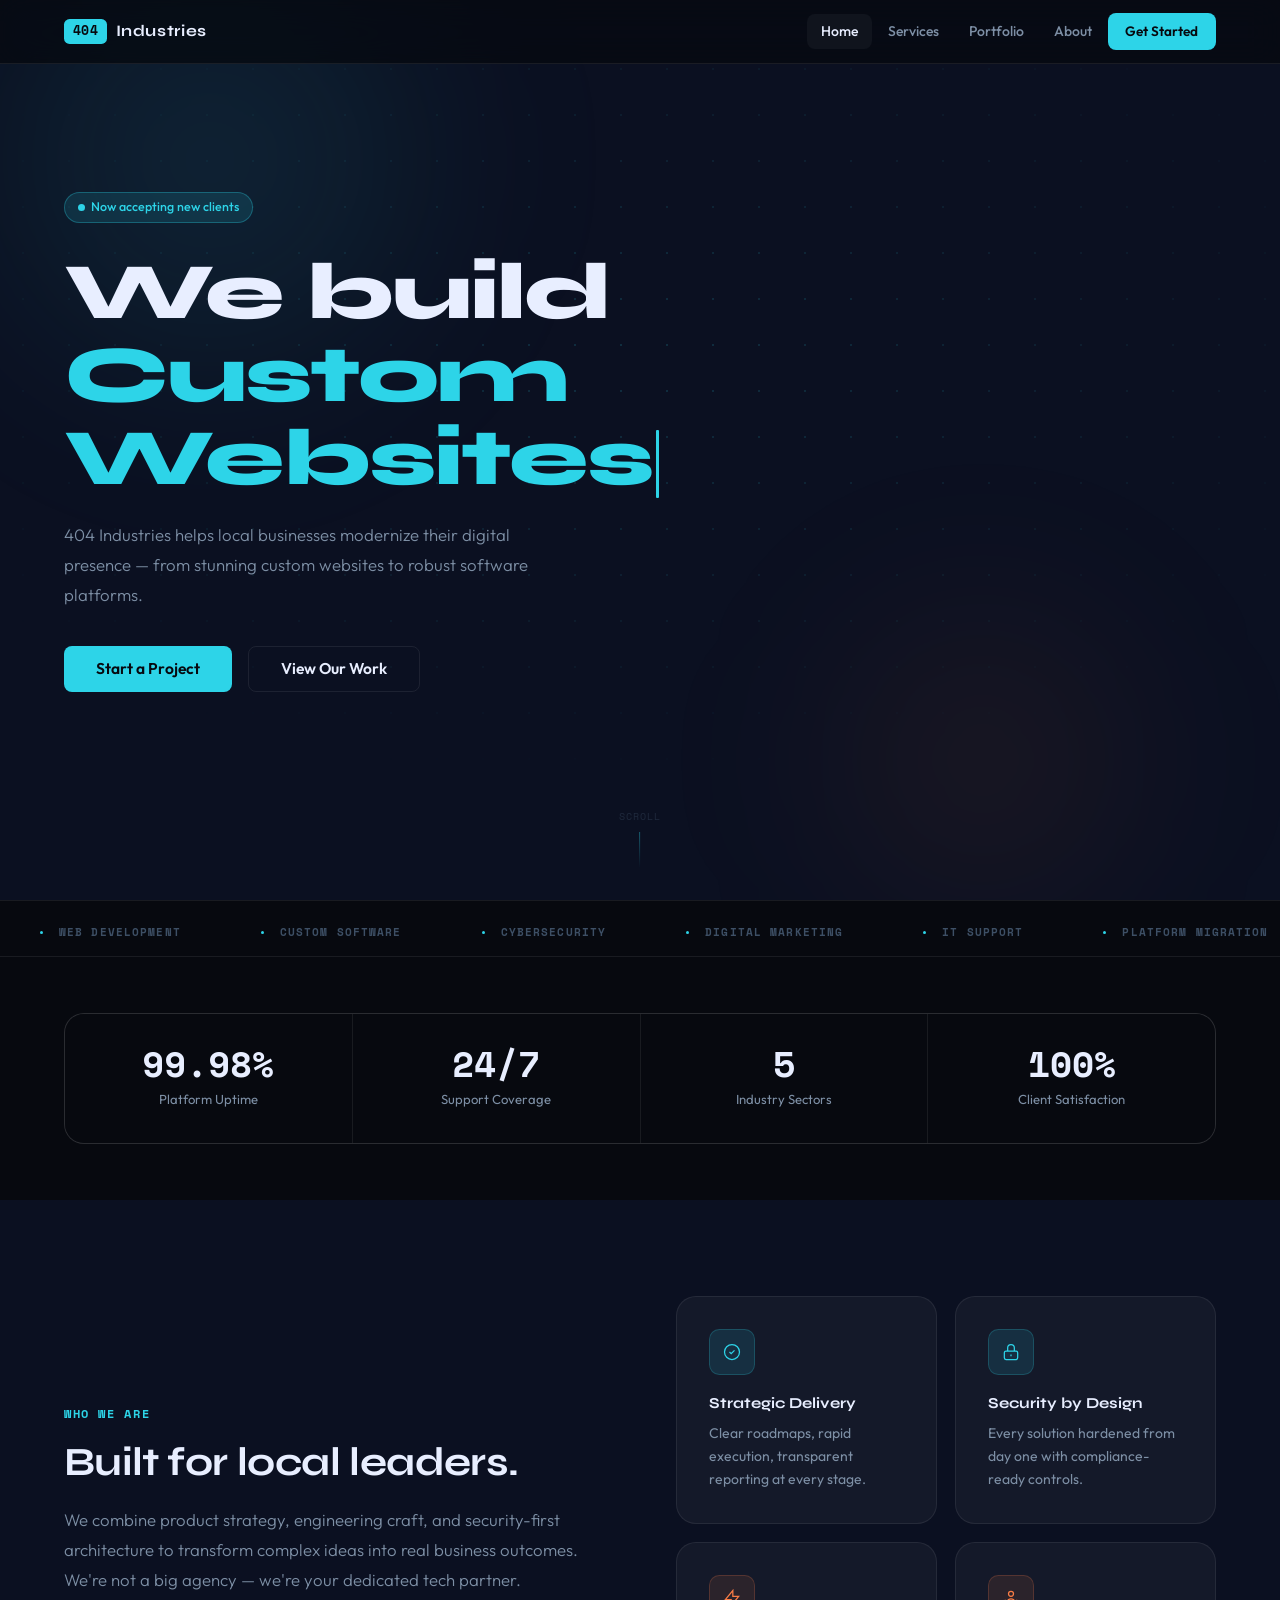
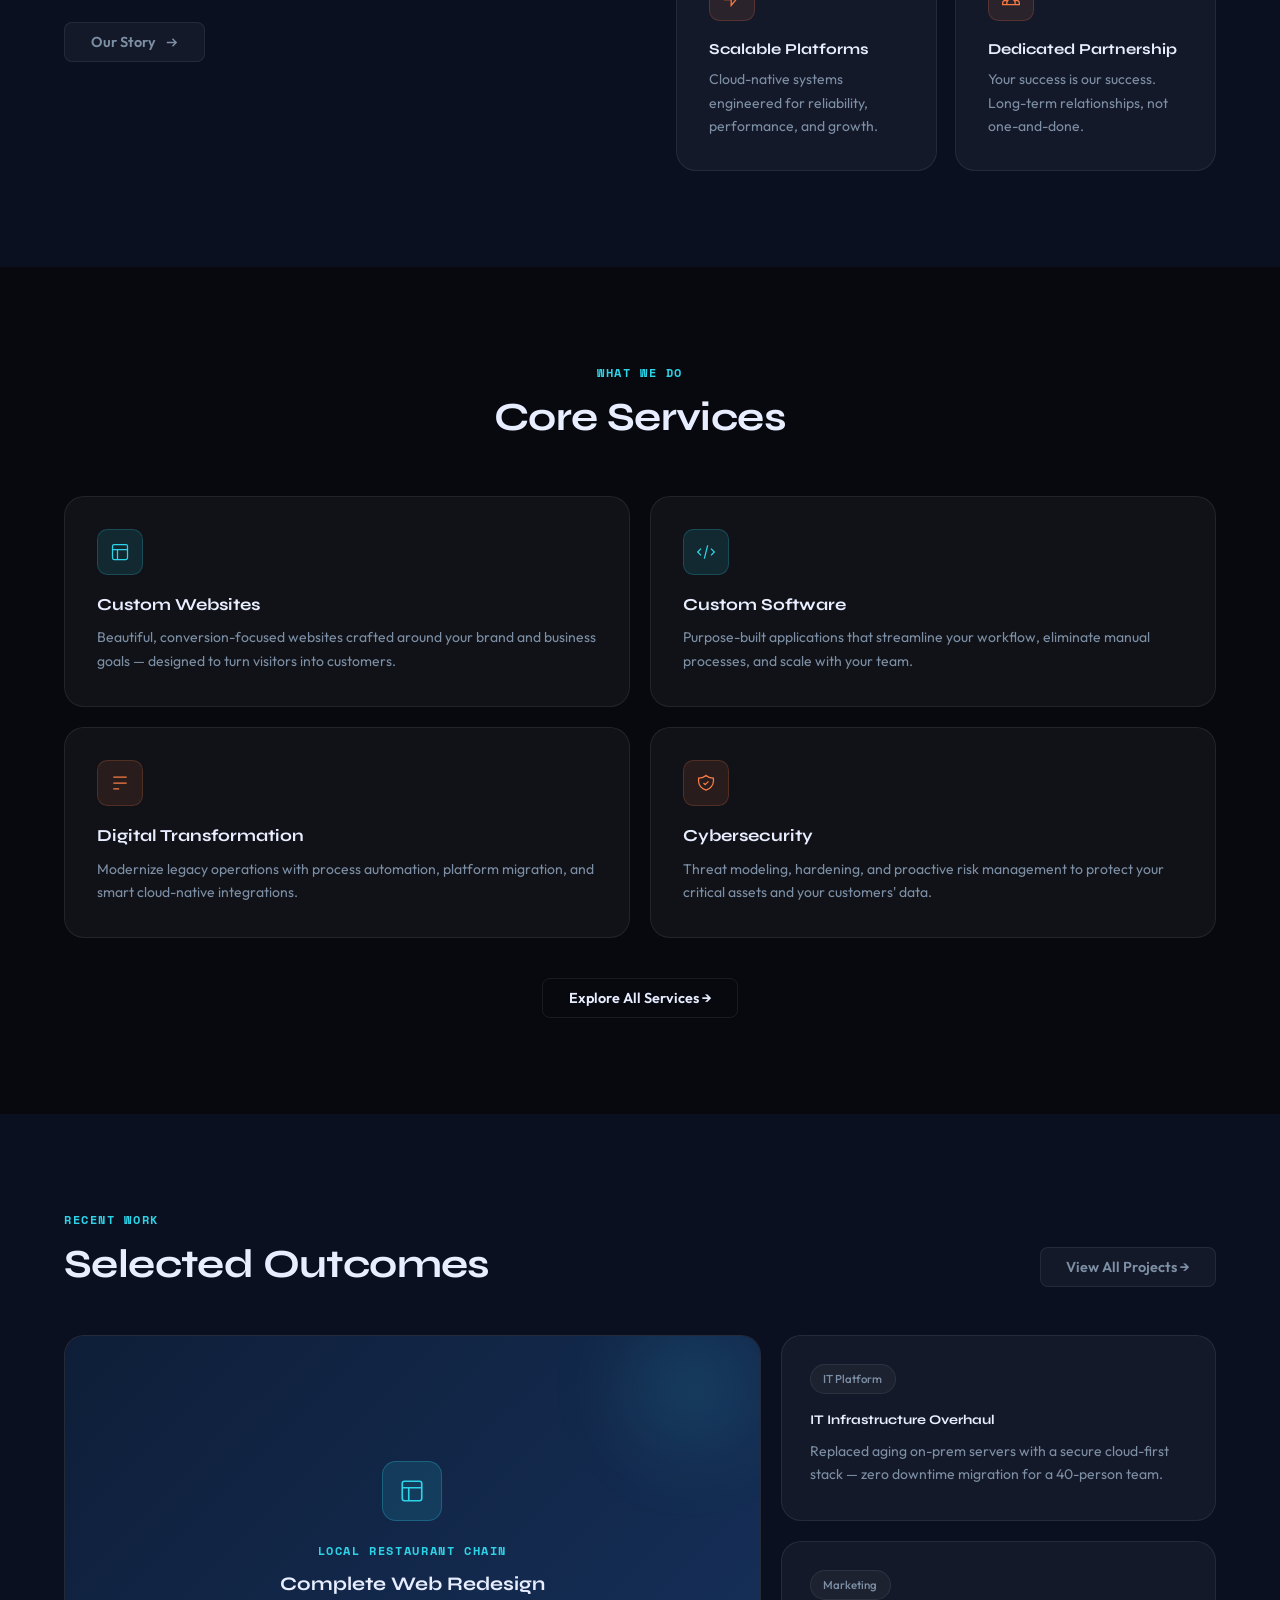
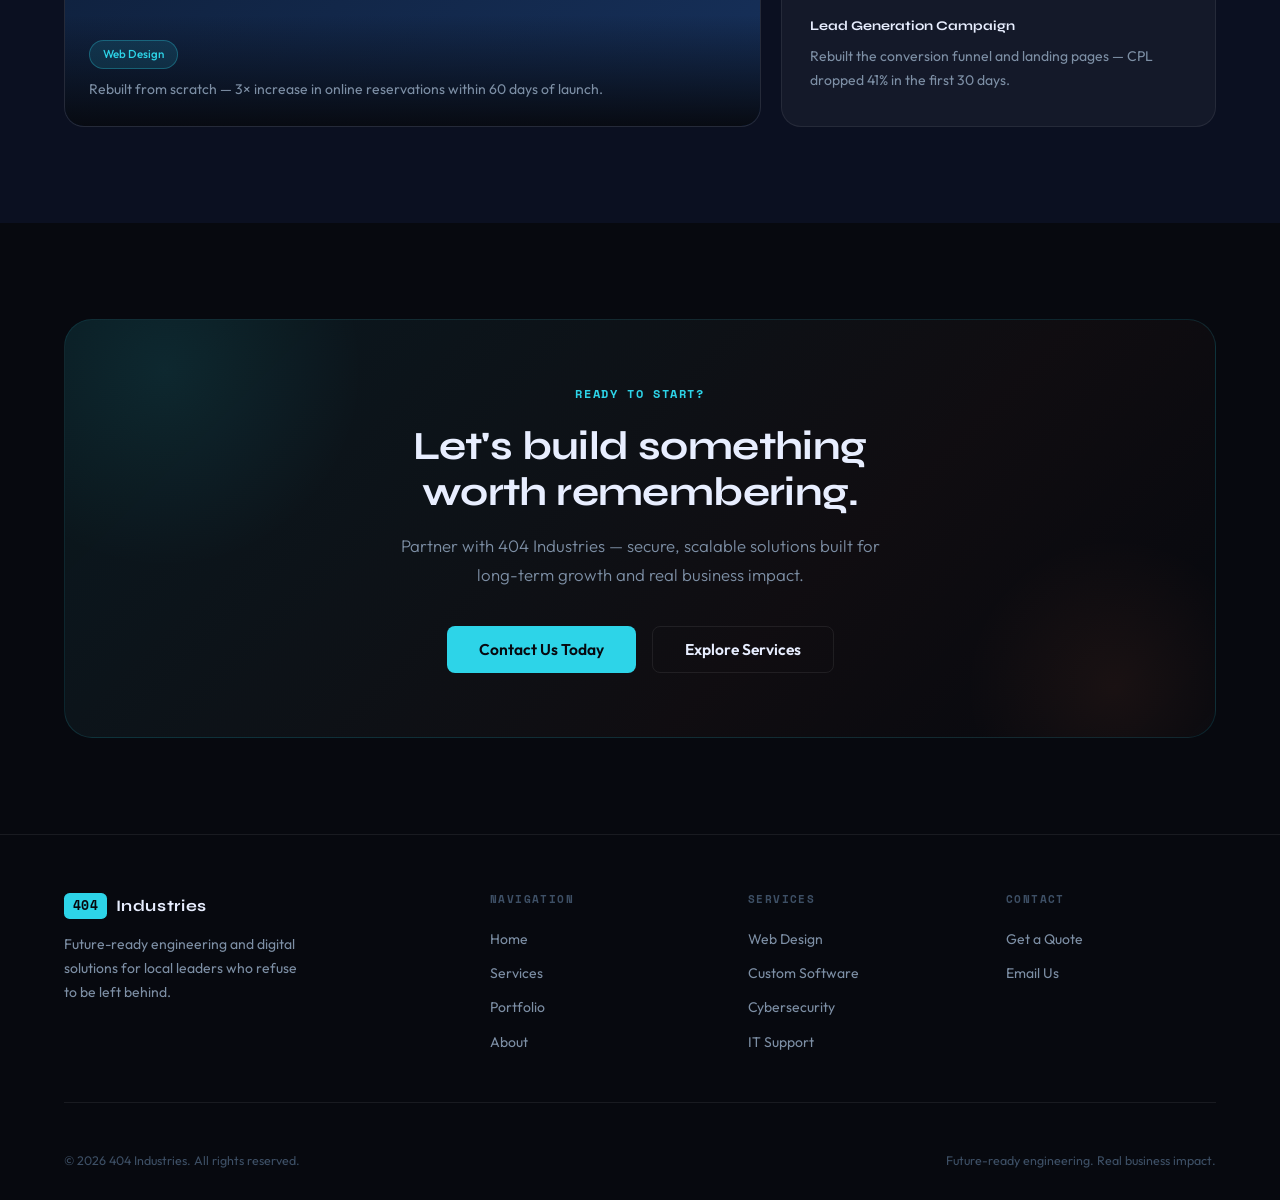
==== commit e33ad47c: "Enhance website design, add pages, and include advanced coding features (6a32bbf330bae19b31c39f67)" ====
--- a/index.html
+++ b/index.html
@@ -1,233 +1,365 @@
-<!DOCTYPE html>
-<html lang="en">
-<head>
-  <meta charset="UTF-8">
-  <meta name="viewport" content="width=device-width, initial-scale=1.0">
-  <title>404 Industries | Future-Ready Websites</title>
-  <meta name="description" content="404 Industries delivers enterprise engineering, digital transformation, and secure platform solutions for modern businesses.">
-  <link rel="preconnect" href="https://fonts.googleapis.com">
-  <link rel="preconnect" href="https://fonts.gstatic.com" crossorigin>
-  <link href="https://fonts.googleapis.com/css2?family=Inter:wght@400;500;600;700;800&display=swap" rel="stylesheet">
-  <link href="https://cdn.jsdelivr.net/npm/bootstrap@5.3.3/dist/css/bootstrap.min.css" rel="stylesheet" integrity="sha384-QWTKZyjpPEjISv5WaRU9OFeRpok6YctnYmDr5pNlyT2bRjXh0JMhjY6hW+ALEwIH" crossorigin="anonymous">
-  <link rel="stylesheet" href="styles.css">
-</head>
-<body>
-  <nav class="navbar navbar-expand-lg navbar-dark fixed-top glass-nav">
-    <div class="container">
-      <a class="navbar-brand fw-bold d-flex align-items-center gap-2" href="#">
-        <span class="brand-mark">404</span> Industries
-      </a>
-      <button class="navbar-toggler" type="button" data-bs-toggle="collapse" data-bs-target="#mainNav" aria-controls="mainNav" aria-expanded="false" aria-label="Toggle navigation">
-        <span class="navbar-toggler-icon"></span>
-      </button>
-      <div class="collapse navbar-collapse" id="mainNav">
-        <ul class="navbar-nav ms-auto mb-2 mb-lg-0">
-          <li class="nav-item"><a class="nav-link" href="#about">About</a></li>
-          <li class="nav-item"><a class="nav-link" href="#services">Services</a></li>
-          <li class="nav-item"><a class="nav-link" href="#work">Work</a></li>
-          <li class="nav-item"><a class="nav-link" href="#contact">Contact</a></li>
-        </ul>
-      </div>
-    </div>
-  </nav>
-
-  <header class="hero-section d-flex align-items-center">
-    <div class="container">
-      <div class="row align-items-center gy-5">
-        <div class="col-lg-7 reveal">
-          <span class="tagline">Level Up Your Buisness</span>
-          <h1 class="display-4 fw-bold mt-3">We Move with the future so should you!</h1>
-          <p class="lead mt-3 text-light-emphasis">
-            404 Industries helps organizations modernize operations, improve websites, and provide comprehensive care for the modern world one website at a time.
-          </p>
-          <div class="d-flex flex-wrap gap-3 mt-4">
-            <a href="#contact" class="btn btn-primary btn-lg px-4">Start a Project</a>
-            <a href="#services" class="btn btn-outline-light btn-lg px-4">Explore Services</a>
-          </div>
-        </div>
-        <div class="col-lg-5 reveal" data-delay="120">
-          <div class="hero-card p-4 p-md-5">
-            <h5 class="fw-semibold mb-3">At a glance</h5>
-            <div class="row g-3">
-              <div class="col-6">
-                <p class="metric mb-0">👍</p>
-                <small>Clients Happy</small>
-              </div>
-              <div class="col-6">
-                <p class="metric mb-0">99.98%</p>
-                <small>Platform uptime</small>
-              </div>
-              <div class="col-6">
-                <p class="metric mb-0">5</p>
-                <small>Industry sectors</small>
-              </div>
-              <div class="col-6">
-                <p class="metric mb-0">24/7</p>
-                <small>Support Anytime</small>
-              </div>
-            </div>
-          </div>
-        </div>
-      </div>
-    </div>
-  </header>
-
-  <section id="about" class="section-space">
-    <div class="container">
-      <div class="row align-items-center gy-4">
-        <div class="col-lg-6 reveal">
-          <h2 class="section-title">Built for local leaders.</h2>
-          <p class="section-copy">
-            We combine product strategy, elite engineering, and security-first architecture to transform complex ideas into measurable business outcomes.
-          </p>
-        </div>
-        <div class="col-lg-6 reveal" data-delay="100">
-          <div class="row g-3">
-            <div class="col-md-6">
-              <div class="feature-card p-4 h-100">
-                <h6>Strategic Delivery</h6>
-                <p class="mb-0">Clear roadmaps, rapid execution, and transparent reporting at every stage.</p>
-              </div>
-            </div>
-            <div class="col-md-6">
-              <div class="feature-card p-4 h-100">
-                <h6>Security by Design</h6>
-                <p class="mb-0">Every solution is hardened from day one with compliance-ready controls.</p>
-              </div>
-            </div>
-            <div class="col-md-6">
-              <div class="feature-card p-4 h-100">
-                <h6>Scalable Platforms</h6>
-                <p class="mb-0">Cloud-native systems engineered for reliability, performance, and growth.</p>
-              </div>
-            </div>
-            <div class="col-md-6">
-              <div class="feature-card p-4 h-100">
-                <h6>Dedicated Partnership</h6>
-                <p class="mb-0">Web-Developers working for you and your buisness</p>
-              </div>
-            </div>
-          </div>
-        </div>
-      </div>
-    </div>
-  </section>
-
-  <section id="services" class="section-space section-muted">
-    <div class="container">
-      <div class="text-center mb-5 reveal">
-        <h2 class="section-title">Core Services</h2>
-        <p class="section-copy mx-auto service-copy">End-to-end capabilities that move initiatives from concept to buisness and local impact.</p>
-      </div>
-      <div class="row g-4">
-        <div class="col-md-6 col-xl-3 reveal">
-          <div class="service-card h-100 p-4">
-            <h5>Digital Transformation</h5>
-            <p>Modernize legacy operations with process automation, platform migration, and system integration.</p>
-          </div>
-        </div>
-        <div class="col-md-6 col-xl-3 reveal" data-delay="80">
-          <div class="service-card h-100 p-4">
-            <h5>Custom Software</h5>
-            <p>Build secure, high-performance applications tailored to your workflows and business goals.</p>
-          </div>
-        </div>
-        <div class="col-md-6 col-xl-3 reveal" data-delay="140">
-          <div class="service-card h-100 p-4">
-            <h5>Custom Websites</h5>
-            <p>From your Ideas to our development making sure your site looks and feels how you like.</p>
-          </div>
-        </div>
-        <div class="col-md-6 col-xl-3 reveal" data-delay="200">
-          <div class="service-card h-100 p-4">
-            <h5>Cybersecurity</h5>
-            <p>Protect critical assets through threat modeling, hardening, and proactive risk management.</p>
-          </div>
-        </div>
-      </div>
-    </div>
-  </section>
-
-  <section id="work" class="section-space">
-    <div class="container">
-      <div class="row gy-4">
-        <div class="col-lg-5 reveal">
-          <h2 class="section-title">Selected Outcomes</h2>
-          <p class="section-copy">
-            Real-world results from organizations that trusted 404 Industries to deliver under pressure.
-          </p>
-        </div>
-        <div class="col-lg-7">
-          <div class="row g-3">
-            <div class="col-md-6 reveal">
-              <div class="outcome-card p-4 h-100">
-                <h6>Marketing Services</h6>
-                <p class="mb-0">Making sure sites generate leads to benefit you and your buisness, driving more conversion to your door.</p>
-              </div>
-            </div>
-            <div class="col-md-6 reveal" data-delay="90">
-              <div class="outcome-card p-4 h-100">
-                <h6>IT Platform</h6>
-                <p class="mb-0">Got COmputer Troubles? Why go with the big guys when we can do the job for you!</p>
-              </div>
-            </div>
-            <div class="col-md-6 reveal" data-delay="140">
-              <div class="outcome-card p-4 h-100">
-                <h6>Website Development</h6>
-                <p class="mb-0">Building sites that you'll love and working hard to be as future proof as possible.</p>
-              </div>
-            </div>
-            <div class="col-md-6 reveal" data-delay="220">
-              <div class="outcome-card p-4 h-100">
-                <h6>Buisness Oriented</h6>
-                <p class="mb-0">We know your buisness is important, that's why we pride ourselves on getting you up and running.</p>
-              </div>
-            </div>
-          </div>
-        </div>
-      </div>
-    </div>
-  </section>
-
-<section id="contact" class="section-space section-muted">
-  <div class="container">
-    <div class="cta-panel reveal">
-      <div class="row align-items-center gy-4 text-center text-lg-start">
-
-        <!-- TEXT -->
-        <div class="col-12 col-lg-8">
-          <h3 class="mb-2">
-            Ready to elevate your next initiative?
-          </h3>
-          <p class="mb-0 text-light-emphasis">
-            Partner with 404 Industries to build solutions that are secure, scalable, and built for long-term growth.
-          </p>
-        </div>
-
-        <!-- BUTTON -->
-        <div class="col-12 col-lg-4 text-center text-lg-end">
-          <a 
-            class="btn btn-primary btn-lg w-100 w-lg-auto px-3"
-            href="mailto:404industries@pleasebeimpressed.art?subject=New Inquiry from Website&body=Hi 404 Industries,%0A%0AI’m interested in your services.%0A%0AName:%0ABusiness:%0APhone:%0A%0AThanks!"
-            style="white-space:normal; word-break:break-word; font-size:15px; line-height:1.4;"
-          >
-            Contact 404 Industries
-          </a>
-        </div>
-
-      </div>
-    </div>
-  </div>
-</section>
-
-  <footer class="py-4 border-top border-secondary-subtle">
-    <div class="container d-flex flex-column flex-md-row justify-content-between gap-2">
-      <small class="text-light-emphasis">© <span id="year"></span> 404 Industries. All rights reserved.</small>
-      <small class="text-light-emphasis">Future-ready engineering. Real business impact.</small>
-    </div>
-  </footer>
-
-  <script src="https://cdn.jsdelivr.net/npm/bootstrap@5.3.3/dist/js/bootstrap.bundle.min.js" integrity="sha384-YvpcrYf0tY3lHB60NNkmXc5s9fDVZLESaAA55NDzOxhy9GkcIdslK1eN7N6jIeHz" crossorigin="anonymous"></script>
-  <script src="script.js"></script>
-</body>
-</html>
+<!DOCTYPE html>
+<!--
+  ╔══════════════════════════════════════════════════════════════╗
+  ║  404 INDUSTRIES · Digital Craftsmanship                     ║
+  ║  Built by: 404 Industries Development Team                  ║
+  ║  Stack: HTML5 · CSS3 · Vanilla JS                           ║
+  ║  "We find what others miss."                                ║
+  ╚══════════════════════════════════════════════════════════════╝
+-->
+<html lang="en">
+<head>
+  <meta charset="UTF-8">
+  <meta name="viewport" content="width=device-width, initial-scale=1.0">
+  <title>404 Industries | Future-Ready Websites &amp; Digital Solutions</title>
+  <meta name="description" content="404 Industries builds custom websites, secure platforms, and digital solutions for local businesses that refuse to be left behind.">
+  <link rel="preconnect" href="https://fonts.googleapis.com">
+  <link rel="preconnect" href="https://fonts.gstatic.com" crossorigin>
+  <link href="https://fonts.googleapis.com/css2?family=Syne:wght@700;800&family=Outfit:wght@300;400;500;600&family=Space+Mono:wght@400;700&display=swap" rel="stylesheet">
+  <link rel="stylesheet" href="styles.css">
+</head>
+<body>
+
+  <div id="scroll-progress"></div>
+
+  <!-- ─── Navigation ─────────────────────────────────────────── -->
+  <nav class="site-nav" aria-label="Main navigation">
+    <div class="nav-inner">
+      <a class="nav-brand" href="index.html" aria-label="404 Industries home">
+        <span class="brand-badge">404</span>
+        <span class="brand-name">Industries</span>
+      </a>
+      <ul class="nav-links" role="list">
+        <li><a href="index.html" class="active">Home</a></li>
+        <li><a href="services.html">Services</a></li>
+        <li><a href="portfolio.html">Portfolio</a></li>
+        <li><a href="about.html">About</a></li>
+        <li><a href="contact.html" class="nav-cta">Get Started</a></li>
+      </ul>
+      <button class="hamburger" aria-label="Toggle navigation" aria-expanded="false">
+        <span></span><span></span><span></span>
+      </button>
+    </div>
+  </nav>
+
+  <nav class="mobile-menu" aria-label="Mobile navigation">
+    <a href="index.html">Home <span>&#8594;</span></a>
+    <a href="services.html">Services <span>&#8594;</span></a>
+    <a href="portfolio.html">Portfolio <span>&#8594;</span></a>
+    <a href="about.html">About <span>&#8594;</span></a>
+    <a href="contact.html">Get Started &#8594;</a>
+  </nav>
+
+  <!-- ─── Hero ───────────────────────────────────────────────── -->
+  <header class="hero-wrap">
+    <div class="hero-bg-grid" aria-hidden="true"></div>
+    <div class="hero-orb hero-orb-1" aria-hidden="true"></div>
+    <div class="hero-orb hero-orb-2" aria-hidden="true"></div>
+
+    <div class="container hero-content">
+      <div style="max-width:680px;">
+
+        <div class="reveal" style="margin-bottom:1.75rem;">
+          <span class="pill pill--cyan">
+            <svg width="7" height="7" viewBox="0 0 8 8" fill="currentColor" aria-hidden="true"><circle cx="4" cy="4" r="4"/></svg>
+            Now accepting new clients
+          </span>
+        </div>
+
+        <h1 class="display-xl reveal" data-delay="80" style="margin-bottom:1.25rem;">
+          We build<br>
+          <span class="text-cyan" id="typewriter" data-words="Custom Websites,Secure Platforms,Digital Growth,Smart Systems,Local Solutions">Custom Websites</span><span class="tw-cursor" aria-hidden="true"></span>
+        </h1>
+
+        <p class="body-lg reveal" data-delay="160" style="max-width:500px;margin-bottom:2.25rem;">
+          404 Industries helps local businesses modernize their digital presence — from stunning custom websites to robust software platforms.
+        </p>
+
+        <div class="reveal" data-delay="240" style="display:flex;gap:1rem;flex-wrap:wrap;">
+          <a href="contact.html" class="btn btn--primary btn--lg">Start a Project</a>
+          <a href="portfolio.html" class="btn btn--outline btn--lg">View Our Work</a>
+        </div>
+
+      </div>
+    </div>
+
+    <div class="scroll-cue" aria-hidden="true">
+      <span class="scroll-cue-label">Scroll</span>
+      <div class="scroll-cue-line"></div>
+    </div>
+  </header>
+
+  <!-- ─── Ticker ─────────────────────────────────────────────── -->
+  <div class="ticker-wrap" aria-hidden="true">
+    <div class="ticker-track">
+      <span class="ticker-item"><span class="ticker-dot"></span>Web Development</span>
+      <span class="ticker-item"><span class="ticker-dot"></span>Custom Software</span>
+      <span class="ticker-item"><span class="ticker-dot"></span>Cybersecurity</span>
+      <span class="ticker-item"><span class="ticker-dot"></span>Digital Marketing</span>
+      <span class="ticker-item"><span class="ticker-dot"></span>IT Support</span>
+      <span class="ticker-item"><span class="ticker-dot"></span>Platform Migration</span>
+      <span class="ticker-item"><span class="ticker-dot"></span>Business Solutions</span>
+      <span class="ticker-item"><span class="ticker-dot"></span>Cloud Architecture</span>
+      <!-- Duplicate for seamless loop -->
+      <span class="ticker-item"><span class="ticker-dot"></span>Web Development</span>
+      <span class="ticker-item"><span class="ticker-dot"></span>Custom Software</span>
+      <span class="ticker-item"><span class="ticker-dot"></span>Cybersecurity</span>
+      <span class="ticker-item"><span class="ticker-dot"></span>Digital Marketing</span>
+      <span class="ticker-item"><span class="ticker-dot"></span>IT Support</span>
+      <span class="ticker-item"><span class="ticker-dot"></span>Platform Migration</span>
+      <span class="ticker-item"><span class="ticker-dot"></span>Business Solutions</span>
+      <span class="ticker-item"><span class="ticker-dot"></span>Cloud Architecture</span>
+    </div>
+  </div>
+
+  <!-- ─── Stats ──────────────────────────────────────────────── -->
+  <section class="section--sm section--alt">
+    <div class="container">
+      <div class="stat-grid">
+        <div class="stat-cell reveal">
+          <span class="stat-num" data-count="99.98" data-suffix="%" data-decimals="2">—</span>
+          <span class="stat-lbl">Platform Uptime</span>
+        </div>
+        <div class="stat-cell reveal" data-delay="100">
+          <span class="stat-num" data-count="24" data-suffix="/7">—</span>
+          <span class="stat-lbl">Support Coverage</span>
+        </div>
+        <div class="stat-cell reveal" data-delay="200">
+          <span class="stat-num" data-count="5">—</span>
+          <span class="stat-lbl">Industry Sectors</span>
+        </div>
+        <div class="stat-cell reveal" data-delay="300">
+          <span class="stat-num" data-count="100" data-suffix="%">—</span>
+          <span class="stat-lbl">Client Satisfaction</span>
+        </div>
+      </div>
+    </div>
+  </section>
+
+  <!-- ─── About Teaser ───────────────────────────────────────── -->
+  <section class="section">
+    <div class="container">
+      <div style="display:grid;grid-template-columns:1fr 1fr;gap:4.5rem;align-items:center;">
+
+        <div>
+          <span class="overline reveal" style="margin-bottom:1rem;">Who We Are</span>
+          <h2 class="display-md reveal" data-delay="80" style="margin-bottom:1.25rem;">Built for local leaders.</h2>
+          <p class="body-lg reveal" data-delay="150" style="margin-bottom:1.75rem;">
+            We combine product strategy, engineering craft, and security-first architecture to transform complex ideas into real business outcomes. We're not a big agency — we're your dedicated tech partner.
+          </p>
+          <a href="about.html" class="btn btn--ghost reveal" data-delay="200">
+            Our Story
+            <svg viewBox="0 0 16 16" fill="none" stroke="currentColor" stroke-width="1.5" aria-hidden="true"><path d="M3 8h10M9 4l4 4-4 4"/></svg>
+          </a>
+        </div>
+
+        <div style="display:grid;grid-template-columns:1fr 1fr;gap:1.1rem;">
+
+          <div class="card glow-card p-5 reveal" data-delay="100">
+            <div class="icon-box icon-box--cyan">
+              <svg viewBox="0 0 24 24" fill="none" stroke="currentColor" stroke-width="1.5" aria-hidden="true"><path d="M9 12l2 2 4-4m6 2a9 9 0 11-18 0 9 9 0 0118 0z"/></svg>
+            </div>
+            <h6 style="font-family:var(--f-display);font-size:0.95rem;font-weight:700;margin-bottom:0.4rem;">Strategic Delivery</h6>
+            <p class="body-sm">Clear roadmaps, rapid execution, transparent reporting at every stage.</p>
+          </div>
+
+          <div class="card glow-card p-5 reveal" data-delay="180">
+            <div class="icon-box icon-box--cyan">
+              <svg viewBox="0 0 24 24" fill="none" stroke="currentColor" stroke-width="1.5" aria-hidden="true"><path d="M12 15v2m-6 4h12a2 2 0 002-2v-6a2 2 0 00-2-2H6a2 2 0 00-2 2v6a2 2 0 002 2zm10-10V7a4 4 0 00-8 0v4h8z"/></svg>
+            </div>
+            <h6 style="font-family:var(--f-display);font-size:0.95rem;font-weight:700;margin-bottom:0.4rem;">Security by Design</h6>
+            <p class="body-sm">Every solution hardened from day one with compliance-ready controls.</p>
+          </div>
+
+          <div class="card glow-card p-5 reveal" data-delay="260">
+            <div class="icon-box icon-box--orange">
+              <svg viewBox="0 0 24 24" fill="none" stroke="currentColor" stroke-width="1.5" aria-hidden="true"><path d="M13 10V3L4 14h7v7l9-11h-7z"/></svg>
+            </div>
+            <h6 style="font-family:var(--f-display);font-size:0.95rem;font-weight:700;margin-bottom:0.4rem;">Scalable Platforms</h6>
+            <p class="body-sm">Cloud-native systems engineered for reliability, performance, and growth.</p>
+          </div>
+
+          <div class="card glow-card p-5 reveal" data-delay="340">
+            <div class="icon-box icon-box--orange">
+              <svg viewBox="0 0 24 24" fill="none" stroke="currentColor" stroke-width="1.5" aria-hidden="true"><path d="M17 20h5v-2a3 3 0 00-5.356-1.857M17 20H7m10 0v-2c0-.656-.126-1.283-.356-1.857M7 20H2v-2a3 3 0 015.356-1.857M7 20v-2c0-.656.126-1.283.356-1.857m0 0a5.002 5.002 0 019.288 0M15 7a3 3 0 11-6 0 3 3 0 016 0z"/></svg>
+            </div>
+            <h6 style="font-family:var(--f-display);font-size:0.95rem;font-weight:700;margin-bottom:0.4rem;">Dedicated Partnership</h6>
+            <p class="body-sm">Your success is our success. Long-term relationships, not one-and-done.</p>
+          </div>
+
+        </div>
+      </div>
+    </div>
+  </section>
+
+  <!-- ─── Services Preview ────────────────────────────────────── -->
+  <section class="section section--alt">
+    <div class="container">
+
+      <div style="text-align:center;margin-bottom:3.5rem;">
+        <span class="overline reveal" style="margin-bottom:0.75rem;">What We Do</span>
+        <h2 class="display-md reveal" data-delay="80">Core Services</h2>
+      </div>
+
+      <div class="svc-grid">
+
+        <div class="card glow-card svc-card reveal">
+          <div class="icon-box icon-box--cyan">
+            <svg viewBox="0 0 24 24" fill="none" stroke="currentColor" stroke-width="1.5" aria-hidden="true"><rect x="3" y="3" width="18" height="18" rx="2"/><path d="M3 9h18M9 21V9"/></svg>
+          </div>
+          <h5>Custom Websites</h5>
+          <p>Beautiful, conversion-focused websites crafted around your brand and business goals — designed to turn visitors into customers.</p>
+        </div>
+
+        <div class="card glow-card svc-card reveal" data-delay="100">
+          <div class="icon-box icon-box--cyan">
+            <svg viewBox="0 0 24 24" fill="none" stroke="currentColor" stroke-width="1.5" aria-hidden="true"><path d="M10 20l4-16m4 4l4 4-4 4M6 16l-4-4 4-4"/></svg>
+          </div>
+          <h5>Custom Software</h5>
+          <p>Purpose-built applications that streamline your workflow, eliminate manual processes, and scale with your team.</p>
+        </div>
+
+        <div class="card glow-card svc-card reveal" data-delay="150">
+          <div class="icon-box icon-box--orange">
+            <svg viewBox="0 0 24 24" fill="none" stroke="currentColor" stroke-width="1.5" aria-hidden="true"><path d="M4 5h16M4 12h16M4 19h7"/></svg>
+          </div>
+          <h5>Digital Transformation</h5>
+          <p>Modernize legacy operations with process automation, platform migration, and smart cloud-native integrations.</p>
+        </div>
+
+        <div class="card glow-card svc-card reveal" data-delay="200">
+          <div class="icon-box icon-box--orange">
+            <svg viewBox="0 0 24 24" fill="none" stroke="currentColor" stroke-width="1.5" aria-hidden="true"><path d="M9 12l2 2 4-4m5.618-4.016A11.955 11.955 0 0112 2.944a11.955 11.955 0 01-8.618 3.04A12.02 12.02 0 003 9c0 5.591 3.824 10.29 9 11.622 5.176-1.332 9-6.03 9-11.622 0-1.042-.133-2.052-.382-3.016z"/></svg>
+          </div>
+          <h5>Cybersecurity</h5>
+          <p>Threat modeling, hardening, and proactive risk management to protect your critical assets and your customers' data.</p>
+        </div>
+
+      </div>
+
+      <div style="text-align:center;margin-top:2.5rem;" class="reveal">
+        <a href="services.html" class="btn btn--outline">Explore All Services &#8594;</a>
+      </div>
+
+    </div>
+  </section>
+
+  <!-- ─── Featured Work ───────────────────────────────────────── -->
+  <section class="section">
+    <div class="container">
+
+      <div style="display:flex;align-items:flex-end;justify-content:space-between;margin-bottom:3rem;flex-wrap:wrap;gap:1rem;">
+        <div>
+          <span class="overline reveal" style="margin-bottom:0.75rem;">Recent Work</span>
+          <h2 class="display-md reveal" data-delay="80">Selected Outcomes</h2>
+        </div>
+        <a href="portfolio.html" class="btn btn--ghost reveal">View All Projects &#8594;</a>
+      </div>
+
+      <div style="display:grid;grid-template-columns:1.6fr 1fr;gap:1.25rem;">
+
+        <!-- Featured card -->
+        <div class="card glow-card reveal" style="overflow:hidden;aspect-ratio:16/9;position:relative;">
+          <div style="width:100%;height:100%;background:linear-gradient(135deg,#0e1e38,#16305a);display:flex;align-items:center;justify-content:center;">
+            <div style="text-align:center;padding:2rem;position:relative;z-index:1;">
+              <div style="width:60px;height:60px;border-radius:var(--r-md);background:var(--cyan-dim);border:1px solid rgba(45,212,232,0.25);display:flex;align-items:center;justify-content:center;color:var(--cyan);margin:0 auto 1.25rem;">
+                <svg width="26" height="26" viewBox="0 0 24 24" fill="none" stroke="currentColor" stroke-width="1.5" aria-hidden="true"><rect x="3" y="3" width="18" height="18" rx="2"/><path d="M3 9h18M9 21V9"/></svg>
+              </div>
+              <span class="overline" style="color:var(--cyan);">Local Restaurant Chain</span>
+              <h4 style="font-family:var(--f-display);font-size:1.2rem;margin-top:0.5rem;color:var(--t1);">Complete Web Redesign</h4>
+            </div>
+            <!-- decorative orb -->
+            <div style="position:absolute;width:200px;height:200px;background:radial-gradient(circle,rgba(45,212,232,0.15),transparent 70%);top:-50px;right:-30px;border-radius:50%;filter:blur(30px);pointer-events:none;"></div>
+          </div>
+          <div style="position:absolute;bottom:0;left:0;right:0;padding:1.5rem;background:linear-gradient(to top,rgba(7,9,15,0.95),transparent);">
+            <span class="pill pill--cyan" style="margin-bottom:0.6rem;font-size:0.72rem;">Web Design</span>
+            <p class="body-sm">Rebuilt from scratch — 3&#215; increase in online reservations within 60 days of launch.</p>
+          </div>
+        </div>
+
+        <!-- Side cards -->
+        <div style="display:flex;flex-direction:column;gap:1.25rem;">
+          <div class="card glow-card reveal" data-delay="100" style="padding:1.75rem;flex:1;">
+            <span class="pill" style="font-size:0.72rem;margin-bottom:1rem;">IT Platform</span>
+            <h5 style="font-family:var(--f-display);margin-bottom:0.5rem;">IT Infrastructure Overhaul</h5>
+            <p class="body-sm">Replaced aging on-prem servers with a secure cloud-first stack — zero downtime migration for a 40-person team.</p>
+          </div>
+          <div class="card glow-card reveal" data-delay="200" style="padding:1.75rem;flex:1;">
+            <span class="pill" style="font-size:0.72rem;margin-bottom:1rem;">Marketing</span>
+            <h5 style="font-family:var(--f-display);margin-bottom:0.5rem;">Lead Generation Campaign</h5>
+            <p class="body-sm">Rebuilt the conversion funnel and landing pages — CPL dropped 41% in the first 30 days.</p>
+          </div>
+        </div>
+
+      </div>
+    </div>
+  </section>
+
+  <!-- ─── CTA ─────────────────────────────────────────────────── -->
+  <section class="section section--alt">
+    <div class="container">
+      <div class="cta-box reveal" style="position:relative;z-index:0;">
+        <span class="overline" style="margin-bottom:1.25rem;">Ready to Start?</span>
+        <h2 class="display-md" style="margin-bottom:1rem;">Let's build something<br>worth remembering.</h2>
+        <p class="body-lg" style="max-width:480px;margin:0 auto 2.25rem;">Partner with 404 Industries — secure, scalable solutions built for long-term growth and real business impact.</p>
+        <div style="display:flex;gap:1rem;justify-content:center;flex-wrap:wrap;position:relative;z-index:1;">
+          <a href="contact.html" class="btn btn--primary btn--lg">Contact Us Today</a>
+          <a href="services.html" class="btn btn--outline btn--lg">Explore Services</a>
+        </div>
+      </div>
+    </div>
+  </section>
+
+  <!-- ─── Footer ──────────────────────────────────────────────── -->
+  <footer class="site-footer">
+    <div class="container">
+      <div class="footer-grid">
+
+        <div>
+          <a class="nav-brand" href="index.html" aria-label="404 Industries home">
+            <span class="brand-badge">404</span>
+            <span class="brand-name">Industries</span>
+          </a>
+          <p class="footer-desc">Future-ready engineering and digital solutions for local leaders who refuse to be left behind.</p>
+        </div>
+
+        <div>
+          <span class="footer-head">Navigation</span>
+          <ul class="footer-links">
+            <li><a href="index.html">Home</a></li>
+            <li><a href="services.html">Services</a></li>
+            <li><a href="portfolio.html">Portfolio</a></li>
+            <li><a href="about.html">About</a></li>
+          </ul>
+        </div>
+
+        <div>
+          <span class="footer-head">Services</span>
+          <ul class="footer-links">
+            <li><a href="services.html">Web Design</a></li>
+            <li><a href="services.html">Custom Software</a></li>
+            <li><a href="services.html">Cybersecurity</a></li>
+            <li><a href="services.html">IT Support</a></li>
+          </ul>
+        </div>
+
+        <div>
+          <span class="footer-head">Contact</span>
+          <ul class="footer-links">
+            <li><a href="contact.html">Get a Quote</a></li>
+            <li><a href="mailto:404industries@pleasebeimpressed.art">Email Us</a></li>
+          </ul>
+        </div>
+
+      </div>
+
+      <div class="footer-bar">
+        <p>&#169; <span class="year"></span> 404 Industries. All rights reserved.</p>
+        <p>Future-ready engineering. Real business impact.</p>
+      </div>
+    </div>
+  </footer>
+
+  <script src="script.js"></script>
+</body>
+</html>
--- a/styles.css
+++ b/styles.css
@@ -1,200 +1,1065 @@
-:root {
-  --bg-900: #05070f;
-  --bg-800: #0a1020;
-  --bg-700: #111b34;
-  --text-main: #f3f6ff;
-  --text-muted: #aebad4;
-  --primary: #4f7dff;
-  --primary-soft: rgba(79, 125, 255, 0.2);
-  --card: rgba(255, 255, 255, 0.04);
-  --stroke: rgba(255, 255, 255, 0.1);
-}
-
-* {
-  box-sizing: border-box;
-}
-
-html,
-body {
-  scroll-behavior: smooth;
-}
-
-body {
-  margin: 0;
-  font-family: "Inter", Arial, sans-serif;
-  background:
-    radial-gradient(1200px 550px at 10% -10%, rgba(79, 125, 255, 0.15), transparent 60%),
-    radial-gradient(800px 450px at 100% 0%, rgba(131, 214, 255, 0.12), transparent 60%),
-    linear-gradient(180deg, var(--bg-800), var(--bg-900));
-  color: var(--text-main);
-}
-
-.glass-nav {
-  backdrop-filter: blur(10px);
-  background: rgba(5, 7, 15, 0.6);
-  border-bottom: 1px solid rgba(255, 255, 255, 0.08);
-}
-
-.navbar-brand {
-  letter-spacing: 0.5px;
-}
-
-.brand-mark {
-  padding: 0.15rem 0.45rem;
-  border-radius: 0.45rem;
-  background: linear-gradient(135deg, #4f7dff, #79d0ff);
-  color: #fff;
-  font-size: 0.9rem;
-  font-weight: 800;
-}
-
-.nav-link {
-  color: #d9e3fa;
-  font-weight: 500;
-}
-
-.nav-link:hover,
-.nav-link:focus {
-  color: #ffffff;
-}
-
-.hero-section {
-  min-height: 100vh;
-  padding-top: 6.5rem;
-  padding-bottom: 4rem;
-}
-
-.tagline {
-  display: inline-block;
-  padding: 0.35rem 0.75rem;
-  border: 1px solid var(--stroke);
-  border-radius: 999px;
-  background: var(--card);
-  color: #dce8ff;
-  font-size: 0.85rem;
-  letter-spacing: 0.05em;
-  text-transform: uppercase;
-}
-
-.hero-card,
-.feature-card,
-.service-card,
-.outcome-card,
-.cta-panel {
-  background: linear-gradient(180deg, rgba(255, 255, 255, 0.07), rgba(255, 255, 255, 0.03));
-  border: 1px solid var(--stroke);
-  border-radius: 1rem;
-  box-shadow: 0 16px 44px rgba(0, 0, 0, 0.25);
-}
-
-.hero-card {
-  position: relative;
-  overflow: hidden;
-}
-
-.hero-card::before {
-  content: "";
-  position: absolute;
-  inset: -40% auto auto -25%;
-  width: 220px;
-  height: 220px;
-  border-radius: 50%;
-  background: radial-gradient(circle, rgba(79, 125, 255, 0.45), transparent 70%);
-}
-
-.metric {
-  font-size: 1.75rem;
-  font-weight: 700;
-  color: #ffffff;
-}
-
-.section-space {
-  padding: 5.5rem 0;
-}
-
-.section-muted {
-  background: linear-gradient(180deg, rgba(255, 255, 255, 0.015), rgba(255, 255, 255, 0));
-}
-
-.section-title {
-  font-size: clamp(1.7rem, 4vw, 2.5rem);
-  font-weight: 700;
-  margin-bottom: 0.85rem;
-}
-
-.section-copy {
-  color: var(--text-muted);
-  max-width: 640px;
-}
-
-.service-copy {
-  max-width: 700px;
-}
-
-.feature-card h6,
-.service-card h5,
-.outcome-card h6 {
-  color: #f6f9ff;
-  font-weight: 650;
-}
-
-.feature-card p,
-.service-card p,
-.outcome-card p {
-  color: var(--text-muted);
-}
-
-.service-card,
-.outcome-card {
-  transition: transform 0.35s ease, border-color 0.35s ease;
-}
-
-.service-card:hover,
-.outcome-card:hover {
-  transform: translateY(-6px);
-  border-color: rgba(121, 208, 255, 0.45);
-}
-
-.btn-primary {
-  background: linear-gradient(135deg, #4f7dff, #5798ff);
-  border: none;
-}
-
-.btn-primary:hover {
-  background: linear-gradient(135deg, #406af0, #4d8df1);
-}
-
-.btn-outline-light {
-  border-color: rgba(255, 255, 255, 0.6);
-}
-
-.btn-outline-light:hover {
-  color: #0d1a35;
-}
-
-.cta-panel {
-  padding: 2rem;
-}
-
-.text-light-emphasis {
-  color: #c4d0ea !important;
-}
-
-/* Float-in animation setup */
-.reveal {
-  opacity: 0;
-  transform: translateY(24px);
-  transition: opacity 0.75s ease, transform 0.75s ease;
-  will-change: opacity, transform;
-}
-
-.reveal.active {
-  opacity: 1;
-  transform: translateY(0);
-}
-
-@media (max-width: 991.98px) {
-  .section-space {
-    padding: 4rem 0;
-  }
-}
+/* ================================================================
+   404 INDUSTRIES — Global Stylesheet v2.0
+   Stack: CSS3 Custom Properties · CSS Grid · Intersection Observer
+   ================================================================ */
+
+@import url('https://fonts.googleapis.com/css2?family=Syne:wght@700;800&family=Outfit:wght@300;400;500;600&family=Space+Mono:wght@400;700&display=swap');
+
+/* ─── Design Tokens ─────────────────────────────────────────── */
+:root {
+  /* Backgrounds */
+  --bg-0: #07090f;
+  --bg-1: #0b1021;
+  --bg-2: #111927;
+  --bg-card: rgba(255, 255, 255, 0.04);
+  --bg-card-h: rgba(255, 255, 255, 0.06);
+
+  /* Accents */
+  --cyan: #2dd4e8;
+  --cyan-dim: rgba(45, 212, 232, 0.12);
+  --cyan-glow: rgba(45, 212, 232, 0.22);
+  --orange: #f97c45;
+  --orange-dim: rgba(249, 124, 69, 0.1);
+
+  /* Text */
+  --t1: #e8eeff;
+  --t2: #7d8fa5;
+  --t3: #3d4f65;
+
+  /* Borders */
+  --bdr: rgba(255, 255, 255, 0.075);
+  --bdr-focus: rgba(45, 212, 232, 0.38);
+  --bdr-hover: rgba(45, 212, 232, 0.22);
+
+  /* Radii */
+  --r-sm: 0.5rem;
+  --r-md: 0.875rem;
+  --r-lg: 1.25rem;
+  --r-xl: 1.75rem;
+  --r-full: 9999px;
+
+  /* Typography */
+  --f-display: 'Syne', sans-serif;
+  --f-body: 'Outfit', sans-serif;
+  --f-mono: 'Space Mono', monospace;
+
+  /* Layout */
+  --nav-h: 64px;
+  --max-w: 1200px;
+  --gap: 1.5rem;
+}
+
+/* ─── Reset ──────────────────────────────────────────────────── */
+*, *::before, *::after { box-sizing: border-box; margin: 0; padding: 0; }
+
+html { scroll-behavior: smooth; }
+
+body {
+  font-family: var(--f-body);
+  background: var(--bg-1);
+  color: var(--t1);
+  line-height: 1.65;
+  overflow-x: hidden;
+  -webkit-font-smoothing: antialiased;
+}
+
+img, svg { display: block; }
+a { color: inherit; text-decoration: none; }
+button { font-family: inherit; cursor: pointer; }
+
+/* ─── Custom Scrollbar ───────────────────────────────────────── */
+::-webkit-scrollbar { width: 4px; }
+::-webkit-scrollbar-track { background: var(--bg-0); }
+::-webkit-scrollbar-thumb { background: var(--cyan); border-radius: var(--r-full); }
+
+/* ─── Scroll Progress ────────────────────────────────────────── */
+#scroll-progress {
+  position: fixed;
+  top: 0; left: 0;
+  height: 2px;
+  width: 0%;
+  background: linear-gradient(90deg, var(--cyan), var(--orange));
+  z-index: 9999;
+  pointer-events: none;
+  transition: width 0.1s linear;
+}
+
+/* ─── Navigation ─────────────────────────────────────────────── */
+.site-nav {
+  position: fixed;
+  inset: 0 0 auto 0;
+  height: var(--nav-h);
+  z-index: 800;
+  display: flex;
+  align-items: center;
+  backdrop-filter: blur(16px) saturate(1.5);
+  -webkit-backdrop-filter: blur(16px) saturate(1.5);
+  background: rgba(7, 9, 15, 0.78);
+  border-bottom: 1px solid var(--bdr);
+}
+
+.nav-inner {
+  display: flex;
+  align-items: center;
+  justify-content: space-between;
+  width: 100%;
+  max-width: var(--max-w);
+  margin: 0 auto;
+  padding: 0 var(--gap);
+}
+
+.nav-brand {
+  display: inline-flex;
+  align-items: center;
+  gap: 0.55rem;
+  text-decoration: none;
+  flex-shrink: 0;
+}
+
+.brand-badge {
+  font-family: var(--f-mono);
+  font-size: 0.8rem;
+  font-weight: 700;
+  padding: 0.22rem 0.55rem;
+  background: var(--cyan);
+  color: var(--bg-0);
+  border-radius: 0.35rem;
+  letter-spacing: 0.03em;
+  line-height: 1.45;
+}
+
+.brand-name {
+  font-family: var(--f-display);
+  font-weight: 700;
+  font-size: 1rem;
+  color: var(--t1);
+  letter-spacing: 0.04em;
+}
+
+.nav-links {
+  display: flex;
+  align-items: center;
+  gap: 0.125rem;
+  list-style: none;
+}
+
+.nav-links a {
+  display: block;
+  padding: 0.4rem 0.875rem;
+  font-size: 0.875rem;
+  font-weight: 500;
+  color: var(--t2);
+  border-radius: var(--r-sm);
+  transition: color 0.2s, background 0.2s;
+}
+
+.nav-links a:hover,
+.nav-links a.active { color: var(--t1); background: var(--bg-card); }
+
+.nav-cta {
+  background: var(--cyan) !important;
+  color: var(--bg-0) !important;
+  font-weight: 600 !important;
+  font-size: 0.85rem !important;
+  padding: 0.45rem 1.1rem !important;
+  border-radius: var(--r-sm) !important;
+  transition: opacity 0.2s, transform 0.2s !important;
+}
+.nav-cta:hover { opacity: 0.88 !important; transform: translateY(-1px) !important; }
+
+/* Hamburger */
+.hamburger {
+  display: none;
+  flex-direction: column;
+  gap: 5px;
+  background: none;
+  border: none;
+  color: var(--t1);
+  padding: 6px;
+}
+.hamburger span {
+  display: block; width: 22px; height: 2px;
+  background: currentColor; border-radius: 2px;
+  transition: transform 0.3s, opacity 0.3s;
+}
+.hamburger.open span:nth-child(1) { transform: rotate(45deg) translate(5px, 5px); }
+.hamburger.open span:nth-child(2) { opacity: 0; transform: scaleX(0); }
+.hamburger.open span:nth-child(3) { transform: rotate(-45deg) translate(5px, -5px); }
+
+/* Mobile menu */
+.mobile-menu {
+  display: none;
+  position: fixed;
+  top: var(--nav-h); left: 0; right: 0;
+  background: rgba(7, 9, 15, 0.98);
+  border-bottom: 1px solid var(--bdr);
+  padding: 1.25rem var(--gap);
+  z-index: 799;
+  backdrop-filter: blur(16px);
+}
+.mobile-menu.open { display: block; }
+.mobile-menu a {
+  display: flex;
+  align-items: center;
+  justify-content: space-between;
+  padding: 0.875rem 0;
+  color: var(--t2);
+  font-size: 1rem;
+  font-weight: 500;
+  border-bottom: 1px solid var(--bdr);
+  transition: color 0.2s;
+}
+.mobile-menu a:last-child { border-bottom: none; }
+.mobile-menu a:hover { color: var(--t1); }
+
+/* ─── Layout ─────────────────────────────────────────────────── */
+.container {
+  width: 100%;
+  max-width: var(--max-w);
+  margin: 0 auto;
+  padding: 0 var(--gap);
+}
+
+.section { padding: 6rem 0; }
+.section--sm { padding: 3.5rem 0; }
+.section--alt { background: var(--bg-0); }
+.section--surface { background: var(--bg-2); }
+
+/* Padding utilities */
+.p-4 { padding: 1.5rem; }
+.p-5 { padding: 2rem; }
+.p-6 { padding: 2.5rem; }
+
+/* ─── Typography ─────────────────────────────────────────────── */
+.display-xl {
+  font-family: var(--f-display);
+  font-size: clamp(2.6rem, 6.5vw, 5rem);
+  font-weight: 800;
+  line-height: 1.04;
+  letter-spacing: -0.025em;
+}
+
+.display-lg {
+  font-family: var(--f-display);
+  font-size: clamp(2rem, 4.5vw, 3.5rem);
+  font-weight: 800;
+  line-height: 1.08;
+  letter-spacing: -0.02em;
+}
+
+.display-md {
+  font-family: var(--f-display);
+  font-size: clamp(1.6rem, 3.5vw, 2.5rem);
+  font-weight: 700;
+  line-height: 1.15;
+  letter-spacing: -0.015em;
+}
+
+.display-sm {
+  font-family: var(--f-display);
+  font-size: clamp(1.2rem, 2.5vw, 1.75rem);
+  font-weight: 700;
+  line-height: 1.25;
+}
+
+.overline {
+  font-family: var(--f-mono);
+  font-size: 0.72rem;
+  font-weight: 700;
+  letter-spacing: 0.14em;
+  text-transform: uppercase;
+  color: var(--cyan);
+  display: block;
+}
+
+.body-lg {
+  font-size: 1.05rem;
+  font-weight: 300;
+  color: var(--t2);
+  line-height: 1.78;
+}
+
+.body-sm { font-size: 0.875rem; color: var(--t2); }
+
+.text-cyan { color: var(--cyan); }
+.text-orange { color: var(--orange); }
+.text-muted { color: var(--t2); }
+.text-dim { color: var(--t3); }
+
+/* ─── Buttons ────────────────────────────────────────────────── */
+.btn {
+  display: inline-flex;
+  align-items: center;
+  gap: 0.5rem;
+  padding: 0.72rem 1.6rem;
+  font-family: var(--f-body);
+  font-size: 0.9rem;
+  font-weight: 600;
+  border-radius: var(--r-sm);
+  border: none;
+  transition: all 0.25s cubic-bezier(0.34, 1.56, 0.64, 1);
+  white-space: nowrap;
+  line-height: 1;
+}
+
+.btn svg { width: 15px; height: 15px; flex-shrink: 0; }
+
+.btn--primary { background: var(--cyan); color: var(--bg-0); }
+.btn--primary:hover {
+  background: #52ddef;
+  transform: translateY(-2px);
+  box-shadow: 0 10px 30px rgba(45, 212, 232, 0.3);
+}
+
+.btn--secondary { background: var(--orange); color: #fff; }
+.btn--secondary:hover {
+  background: #ff8e5e;
+  transform: translateY(-2px);
+  box-shadow: 0 10px 30px rgba(249, 124, 69, 0.3);
+}
+
+.btn--outline {
+  background: transparent;
+  color: var(--t1);
+  border: 1px solid var(--bdr);
+}
+.btn--outline:hover {
+  border-color: var(--cyan);
+  color: var(--cyan);
+  transform: translateY(-2px);
+  background: var(--cyan-dim);
+}
+
+.btn--ghost {
+  background: var(--bg-card);
+  color: var(--t2);
+  border: 1px solid var(--bdr);
+}
+.btn--ghost:hover {
+  background: var(--bg-card-h);
+  color: var(--t1);
+  border-color: var(--bdr-hover);
+  transform: translateY(-1px);
+}
+
+.btn--lg { padding: 0.9rem 2rem; font-size: 0.975rem; }
+.btn--sm { padding: 0.48rem 1rem; font-size: 0.8rem; }
+
+/* ─── Cards ──────────────────────────────────────────────────── */
+.card {
+  background: var(--bg-card);
+  border: 1px solid var(--bdr);
+  border-radius: var(--r-lg);
+  transition: border-color 0.3s, transform 0.3s, box-shadow 0.3s;
+}
+
+.card:hover {
+  border-color: var(--bdr-hover);
+  transform: translateY(-4px);
+  box-shadow: 0 24px 52px rgba(0, 0, 0, 0.35);
+}
+
+/* Mouse-tracking radial spotlight */
+.glow-card { position: relative; overflow: hidden; }
+
+.glow-card::after {
+  content: '';
+  position: absolute;
+  inset: 0;
+  background: radial-gradient(
+    circle 240px at var(--mx, 50%) var(--my, 50%),
+    rgba(45, 212, 232, 0.07),
+    transparent 70%
+  );
+  opacity: 0;
+  transition: opacity 0.4s;
+  pointer-events: none;
+  border-radius: inherit;
+}
+
+.glow-card:hover::after { opacity: 1; }
+
+/* ─── Pill ───────────────────────────────────────────────────── */
+.pill {
+  display: inline-flex;
+  align-items: center;
+  gap: 0.375rem;
+  padding: 0.28rem 0.8rem;
+  border-radius: var(--r-full);
+  font-size: 0.78rem;
+  font-weight: 500;
+  border: 1px solid var(--bdr);
+  background: var(--bg-card);
+  color: var(--t2);
+  line-height: 1.6;
+}
+
+.pill--cyan {
+  border-color: rgba(45, 212, 232, 0.3);
+  background: var(--cyan-dim);
+  color: var(--cyan);
+}
+
+.pill--orange {
+  border-color: rgba(249, 124, 69, 0.3);
+  background: var(--orange-dim);
+  color: var(--orange);
+}
+
+/* ─── Icon Box ───────────────────────────────────────────────── */
+.icon-box {
+  width: 46px;
+  height: 46px;
+  border-radius: 0.65rem;
+  display: flex;
+  align-items: center;
+  justify-content: center;
+  flex-shrink: 0;
+  margin-bottom: 1rem;
+}
+
+.icon-box--cyan {
+  background: var(--cyan-dim);
+  border: 1px solid rgba(45, 212, 232, 0.2);
+  color: var(--cyan);
+}
+
+.icon-box--orange {
+  background: var(--orange-dim);
+  border: 1px solid rgba(249, 124, 69, 0.2);
+  color: var(--orange);
+}
+
+.icon-box svg { width: 20px; height: 20px; }
+
+/* ─── Reveal Animations ──────────────────────────────────────── */
+.reveal {
+  opacity: 0;
+  transform: translateY(28px);
+  transition: opacity 0.65s ease, transform 0.65s ease;
+}
+
+.reveal.visible { opacity: 1; transform: none; }
+
+.reveal[data-delay="50"]  { transition-delay: 0.05s; }
+.reveal[data-delay="100"] { transition-delay: 0.1s; }
+.reveal[data-delay="150"] { transition-delay: 0.15s; }
+.reveal[data-delay="200"] { transition-delay: 0.2s; }
+.reveal[data-delay="250"] { transition-delay: 0.25s; }
+.reveal[data-delay="300"] { transition-delay: 0.3s; }
+.reveal[data-delay="350"] { transition-delay: 0.35s; }
+.reveal[data-delay="400"] { transition-delay: 0.4s; }
+
+/* ─── Hero ───────────────────────────────────────────────────── */
+.hero-wrap {
+  position: relative;
+  overflow: hidden;
+  min-height: 100vh;
+  display: flex;
+  align-items: center;
+  padding-top: var(--nav-h);
+  padding-bottom: 5rem;
+}
+
+.hero-bg-grid {
+  position: absolute;
+  inset: 0;
+  background-image: radial-gradient(circle, rgba(45, 212, 232, 0.16) 1px, transparent 1px);
+  background-size: 46px 46px;
+  mask-image: radial-gradient(ellipse 80% 60% at 50% 40%, black, transparent 80%);
+  -webkit-mask-image: radial-gradient(ellipse 80% 60% at 50% 40%, black, transparent 80%);
+  pointer-events: none;
+}
+
+.hero-orb {
+  position: absolute;
+  border-radius: 50%;
+  pointer-events: none;
+  filter: blur(85px);
+}
+
+.hero-orb-1 {
+  width: 600px; height: 600px;
+  background: radial-gradient(circle, rgba(45, 212, 232, 0.13), transparent 70%);
+  top: -140px; left: -90px;
+  animation: orbFloat 13s ease-in-out infinite alternate;
+}
+
+.hero-orb-2 {
+  width: 440px; height: 440px;
+  background: radial-gradient(circle, rgba(249, 124, 69, 0.09), transparent 70%);
+  bottom: -80px; right: 6%;
+  animation: orbFloat 17s ease-in-out infinite alternate-reverse;
+}
+
+@keyframes orbFloat {
+  from { transform: translate(0, 0) scale(1); }
+  to   { transform: translate(18px, 28px) scale(1.04); }
+}
+
+.hero-content { position: relative; z-index: 1; }
+
+/* Typewriter cursor */
+.tw-cursor {
+  display: inline-block;
+  width: 3px;
+  height: 0.85em;
+  background: var(--cyan);
+  margin-left: 4px;
+  vertical-align: middle;
+  border-radius: 1px;
+  animation: blink 0.85s steps(1) infinite;
+}
+
+@keyframes blink { 50% { opacity: 0; } }
+
+/* Scroll cue */
+.scroll-cue {
+  position: absolute;
+  bottom: 2rem;
+  left: 50%;
+  transform: translateX(-50%);
+  display: flex;
+  flex-direction: column;
+  align-items: center;
+  gap: 0.45rem;
+  opacity: 0.4;
+  pointer-events: none;
+}
+
+.scroll-cue-label {
+  font-family: var(--f-mono);
+  font-size: 0.6rem;
+  letter-spacing: 0.1em;
+  text-transform: uppercase;
+  color: var(--t3);
+}
+
+.scroll-cue-line {
+  width: 1px;
+  height: 36px;
+  background: linear-gradient(to bottom, var(--cyan), transparent);
+  animation: scrollPulse 2.2s ease-in-out infinite;
+}
+
+@keyframes scrollPulse {
+  0%   { transform: scaleY(1); opacity: 1; }
+  50%  { transform: scaleY(0.5); opacity: 0.4; }
+  100% { transform: scaleY(1); opacity: 1; }
+}
+
+/* ─── Ticker / Marquee ───────────────────────────────────────── */
+.ticker-wrap {
+  overflow: hidden;
+  padding: 0.875rem 0;
+  border-top: 1px solid var(--bdr);
+  border-bottom: 1px solid var(--bdr);
+  background: var(--bg-0);
+}
+
+.ticker-track {
+  display: inline-flex;
+  animation: tickerScroll 34s linear infinite;
+  white-space: nowrap;
+}
+
+.ticker-wrap:hover .ticker-track { animation-play-state: paused; }
+
+.ticker-item {
+  display: inline-flex;
+  align-items: center;
+  gap: 1rem;
+  padding: 0 2.5rem;
+  font-family: var(--f-mono);
+  font-size: 0.7rem;
+  font-weight: 700;
+  text-transform: uppercase;
+  letter-spacing: 0.1em;
+  color: var(--t3);
+}
+
+.ticker-dot {
+  width: 3px;
+  height: 3px;
+  border-radius: 50%;
+  background: var(--cyan);
+  flex-shrink: 0;
+}
+
+@keyframes tickerScroll {
+  from { transform: translateX(0); }
+  to   { transform: translateX(-50%); }
+}
+
+/* ─── Stats Grid ─────────────────────────────────────────────── */
+.stat-grid {
+  display: grid;
+  grid-template-columns: repeat(4, 1fr);
+  gap: 1px;
+  background: var(--bdr);
+  border: 1px solid var(--bdr);
+  border-radius: var(--r-lg);
+  overflow: hidden;
+}
+
+.stat-cell {
+  background: var(--bg-0);
+  padding: 2rem 1.75rem;
+  text-align: center;
+}
+
+.stat-num {
+  font-family: var(--f-mono);
+  font-size: 2.25rem;
+  font-weight: 700;
+  color: var(--t1);
+  line-height: 1;
+  display: block;
+}
+
+.stat-lbl {
+  font-size: 0.82rem;
+  color: var(--t2);
+  margin-top: 0.45rem;
+  display: block;
+}
+
+/* ─── Service Cards ──────────────────────────────────────────── */
+.svc-grid {
+  display: grid;
+  grid-template-columns: repeat(2, 1fr);
+  gap: 1.25rem;
+}
+
+.svc-grid--3 {
+  grid-template-columns: repeat(3, 1fr);
+}
+
+.svc-card { padding: 2rem; }
+.svc-card h5 {
+  font-family: var(--f-display);
+  font-size: 1.05rem;
+  font-weight: 700;
+  margin-bottom: 0.5rem;
+}
+.svc-card p { font-size: 0.875rem; color: var(--t2); line-height: 1.7; }
+
+/* Service feature list */
+.svc-features {
+  list-style: none;
+  margin-top: 1rem;
+}
+.svc-features li {
+  display: flex;
+  align-items: flex-start;
+  gap: 0.5rem;
+  font-size: 0.82rem;
+  color: var(--t2);
+  padding: 0.35rem 0;
+  border-top: 1px solid var(--bdr);
+}
+.svc-features li::before {
+  content: '';
+  display: block;
+  width: 5px;
+  height: 5px;
+  border-radius: 50%;
+  background: var(--cyan);
+  flex-shrink: 0;
+  margin-top: 0.45rem;
+}
+
+/* ─── Process Steps ──────────────────────────────────────────── */
+.process-grid {
+  display: grid;
+  grid-template-columns: repeat(4, 1fr);
+  gap: 1px;
+  background: var(--bdr);
+  border: 1px solid var(--bdr);
+  border-radius: var(--r-lg);
+  overflow: hidden;
+}
+
+.process-step { background: var(--bg-0); padding: 2rem 1.5rem; }
+
+.process-num {
+  font-family: var(--f-mono);
+  font-size: 2.75rem;
+  font-weight: 700;
+  color: rgba(45, 212, 232, 0.15);
+  line-height: 1;
+  margin-bottom: 1rem;
+}
+
+.process-step h5 {
+  font-family: var(--f-display);
+  font-size: 0.95rem;
+  font-weight: 700;
+  margin-bottom: 0.5rem;
+}
+
+.process-step p { font-size: 0.85rem; color: var(--t2); }
+
+/* ─── Portfolio Grid ─────────────────────────────────────────── */
+.filter-bar {
+  display: flex;
+  gap: 0.5rem;
+  flex-wrap: wrap;
+}
+
+.filter-btn {
+  padding: 0.4rem 1rem;
+  border-radius: var(--r-full);
+  font-size: 0.82rem;
+  font-weight: 500;
+  border: 1px solid var(--bdr);
+  background: transparent;
+  color: var(--t2);
+  font-family: var(--f-body);
+  transition: all 0.2s;
+}
+
+.filter-btn:hover { color: var(--t1); border-color: rgba(255,255,255,0.2); }
+
+.filter-btn.active {
+  background: var(--cyan);
+  color: var(--bg-0);
+  border-color: transparent;
+  font-weight: 600;
+}
+
+.port-grid {
+  display: grid;
+  grid-template-columns: repeat(3, 1fr);
+  gap: 1.25rem;
+}
+
+.port-item {
+  position: relative;
+  border-radius: var(--r-lg);
+  overflow: hidden;
+  aspect-ratio: 4/3;
+  cursor: pointer;
+  border: 1px solid var(--bdr);
+  transition: border-color 0.3s;
+}
+
+.port-item:hover { border-color: var(--bdr-hover); }
+
+.port-bg {
+  width: 100%;
+  height: 100%;
+  display: flex;
+  align-items: center;
+  justify-content: center;
+  transition: transform 0.55s cubic-bezier(0.34, 1.56, 0.64, 1);
+}
+
+.port-item:hover .port-bg { transform: scale(1.07); }
+
+.port-overlay {
+  position: absolute;
+  inset: 0;
+  background: linear-gradient(to top, rgba(7, 9, 15, 0.96) 30%, rgba(7, 9, 15, 0.1));
+  padding: 1.5rem;
+  display: flex;
+  flex-direction: column;
+  justify-content: flex-end;
+  opacity: 0;
+  transition: opacity 0.35s;
+}
+
+.port-item:hover .port-overlay { opacity: 1; }
+
+.port-icon-bg {
+  width: 56px;
+  height: 56px;
+  border-radius: var(--r-md);
+  display: flex;
+  align-items: center;
+  justify-content: center;
+}
+
+/* ─── Timeline ───────────────────────────────────────────────── */
+.timeline { position: relative; padding-left: 2.5rem; }
+
+.timeline::before {
+  content: '';
+  position: absolute;
+  left: 6px;
+  top: 0.4rem;
+  bottom: 0;
+  width: 1px;
+  background: var(--bdr);
+}
+
+.tl-item { position: relative; padding-bottom: 2.5rem; }
+.tl-item:last-child { padding-bottom: 0; }
+
+.tl-dot {
+  position: absolute;
+  left: -2.5rem;
+  top: 0.3rem;
+  width: 13px;
+  height: 13px;
+  border-radius: 50%;
+  background: var(--cyan);
+  border: 2px solid var(--bg-1);
+  box-shadow: 0 0 0 3px rgba(45, 212, 232, 0.2);
+}
+
+.tl-year {
+  font-family: var(--f-mono);
+  font-size: 0.72rem;
+  color: var(--cyan);
+  font-weight: 700;
+  letter-spacing: 0.07em;
+  margin-bottom: 0.3rem;
+}
+
+.tl-title {
+  font-family: var(--f-display);
+  font-size: 1rem;
+  font-weight: 700;
+  margin-bottom: 0.35rem;
+}
+
+.tl-body { font-size: 0.875rem; color: var(--t2); }
+
+/* ─── Values Grid ────────────────────────────────────────────── */
+.values-grid {
+  display: grid;
+  grid-template-columns: repeat(3, 1fr);
+  gap: 1.25rem;
+}
+
+/* ─── Contact ────────────────────────────────────────────────── */
+.contact-layout {
+  display: grid;
+  grid-template-columns: 1fr 1.45fr;
+  gap: 4rem;
+  align-items: start;
+}
+
+.contact-info-item {
+  display: flex;
+  align-items: flex-start;
+  gap: 1rem;
+  padding: 1.25rem 0;
+  border-bottom: 1px solid var(--bdr);
+}
+
+.contact-info-item:last-child { border-bottom: none; }
+
+/* Form */
+.form-group {
+  display: flex;
+  flex-direction: column;
+  gap: 0.4rem;
+  margin-bottom: 1.25rem;
+}
+
+.form-group:last-of-type { margin-bottom: 0; }
+
+.form-label {
+  font-size: 0.82rem;
+  font-weight: 500;
+  color: var(--t2);
+}
+
+.form-input {
+  background: var(--bg-2);
+  border: 1px solid var(--bdr);
+  border-radius: var(--r-sm);
+  padding: 0.75rem 1rem;
+  color: var(--t1);
+  font-family: var(--f-body);
+  font-size: 0.9rem;
+  outline: none;
+  width: 100%;
+  transition: border-color 0.2s, box-shadow 0.2s;
+}
+
+.form-input:focus {
+  border-color: var(--bdr-focus);
+  box-shadow: 0 0 0 3px rgba(45, 212, 232, 0.08);
+}
+
+.form-input::placeholder { color: var(--t3); }
+textarea.form-input { resize: vertical; min-height: 130px; }
+
+select.form-input {
+  appearance: none;
+  background-image: url("data:image/svg+xml,%3Csvg xmlns='http://www.w3.org/2000/svg' width='12' height='8' viewBox='0 0 12 8'%3E%3Cpath d='M1 1l5 5 5-5' stroke='%233d4f65' stroke-width='1.5' fill='none' stroke-linecap='round'/%3E%3C/svg%3E");
+  background-repeat: no-repeat;
+  background-position: right 1rem center;
+}
+
+select.form-input option { background: var(--bg-2); }
+
+.form-error {
+  font-size: 0.78rem;
+  color: #ff6b6b;
+  display: none;
+}
+
+.form-group.has-error .form-input { border-color: rgba(255, 107, 107, 0.55); }
+.form-group.has-error .form-error { display: block; }
+
+/* ─── CTA Box ────────────────────────────────────────────────── */
+.cta-box {
+  position: relative;
+  overflow: hidden;
+  padding: 4rem 3rem;
+  border-radius: var(--r-xl);
+  background: linear-gradient(135deg, rgba(45, 212, 232, 0.08), rgba(249, 124, 69, 0.04) 65%, transparent);
+  border: 1px solid rgba(45, 212, 232, 0.14);
+  text-align: center;
+}
+
+.cta-box::before {
+  content: '';
+  position: absolute;
+  width: 400px; height: 400px;
+  background: radial-gradient(circle, rgba(45, 212, 232, 0.09), transparent 70%);
+  top: -150px; left: -100px;
+  pointer-events: none;
+}
+
+.cta-box::after {
+  content: '';
+  position: absolute;
+  width: 300px; height: 300px;
+  background: radial-gradient(circle, rgba(249, 124, 69, 0.07), transparent 70%);
+  bottom: -100px; right: -50px;
+  pointer-events: none;
+}
+
+/* ─── Page Hero (inner pages) ────────────────────────────────── */
+.pg-hero {
+  padding: calc(var(--nav-h) + 5rem) 0 4.5rem;
+  position: relative;
+  overflow: hidden;
+}
+
+.pg-hero::before {
+  content: '';
+  position: absolute;
+  inset: 0;
+  background: radial-gradient(ellipse 70% 50% at 25% 55%, rgba(45, 212, 232, 0.07), transparent 65%);
+  pointer-events: none;
+}
+
+/* ─── Footer ─────────────────────────────────────────────────── */
+.site-footer {
+  background: var(--bg-0);
+  border-top: 1px solid var(--bdr);
+  padding: 3.5rem 0 1.75rem;
+}
+
+.footer-grid {
+  display: grid;
+  grid-template-columns: 1.8fr 1fr 1fr 1fr;
+  gap: 3rem;
+  margin-bottom: 3rem;
+  padding-bottom: 3rem;
+  border-bottom: 1px solid var(--bdr);
+}
+
+.footer-desc {
+  font-size: 0.875rem;
+  color: var(--t2);
+  line-height: 1.7;
+  margin-top: 0.875rem;
+  max-width: 240px;
+}
+
+.footer-head {
+  font-family: var(--f-mono);
+  font-size: 0.68rem;
+  font-weight: 700;
+  text-transform: uppercase;
+  letter-spacing: 0.13em;
+  color: var(--t3);
+  margin-bottom: 1rem;
+  display: block;
+}
+
+.footer-links { list-style: none; }
+.footer-links li + li { margin-top: 0.5rem; }
+.footer-links a {
+  font-size: 0.875rem;
+  color: var(--t2);
+  transition: color 0.2s;
+}
+.footer-links a:hover { color: var(--t1); }
+
+.footer-bar {
+  display: flex;
+  align-items: center;
+  justify-content: space-between;
+  flex-wrap: wrap;
+  gap: 0.75rem;
+}
+
+.footer-bar p { font-size: 0.78rem; color: var(--t3); }
+
+/* ─── Responsive ─────────────────────────────────────────────── */
+@media (max-width: 1023px) {
+  .stat-grid            { grid-template-columns: repeat(2, 1fr); }
+  .process-grid         { grid-template-columns: repeat(2, 1fr); }
+  .footer-grid          { grid-template-columns: 1fr 1fr; gap: 2rem; }
+  .contact-layout       { grid-template-columns: 1fr; }
+  .svc-grid--3          { grid-template-columns: repeat(2, 1fr); }
+}
+
+@media (max-width: 767px) {
+  :root { --gap: 1rem; }
+  .nav-links            { display: none; }
+  .hamburger            { display: flex; }
+  .section              { padding: 4rem 0; }
+  .svc-grid             { grid-template-columns: 1fr; }
+  .svc-grid--3          { grid-template-columns: 1fr; }
+  .port-grid            { grid-template-columns: repeat(2, 1fr); }
+  .values-grid          { grid-template-columns: 1fr; }
+  .footer-grid          { grid-template-columns: 1fr; }
+  .cta-box              { padding: 2.5rem 1.5rem; }
+  .stat-grid            { grid-template-columns: repeat(2, 1fr); }
+  .pg-hero              { padding-top: calc(var(--nav-h) + 3rem); }
+}
+
+@media (max-width: 479px) {
+  .port-grid            { grid-template-columns: 1fr; }
+  .stat-grid            { grid-template-columns: 1fr 1fr; }
+}
+
+/* ─── Inline Grid Responsive Overrides ──────────────────────── */
+/* Handle all 2-col inline grids set via style attribute */
+@media (max-width: 767px) {
+  div[style*="grid-template-columns:1fr 1fr"],
+  div[style*="grid-template-columns: 1fr 1fr"],
+  div[style*="grid-template-columns:1.6fr 1fr"],
+  div[style*="grid-template-columns: 1.6fr 1fr"],
+  div[style*="grid-template-columns:1fr 1.4fr"],
+  div[style*="grid-template-columns: 1fr 1.4fr"],
+  div[style*="grid-template-columns:repeat(2,1fr)"],
+  div[style*="grid-template-columns: repeat(2, 1fr)"] {
+    grid-template-columns: 1fr !important;
+    gap: 2rem !important;
+  }
+
+  /* Contact form inline 2-col row */
+  div[style*="grid-template-columns:1fr 1fr;gap:1.25rem"],
+  div[style*="grid-template-columns: 1fr 1fr; gap: 1.25rem"] {
+    grid-template-columns: 1fr !important;
+  }
+}
+
+@media (max-width: 1023px) {
+  div[style*="grid-template-columns:1fr 1.45fr"],
+  div[style*="grid-template-columns: 1fr 1.45fr"],
+  div[style*="grid-template-columns:1fr 1.4fr"],
+  div[style*="grid-template-columns: 1fr 1.4fr"] {
+    grid-template-columns: 1fr !important;
+  }
+}
